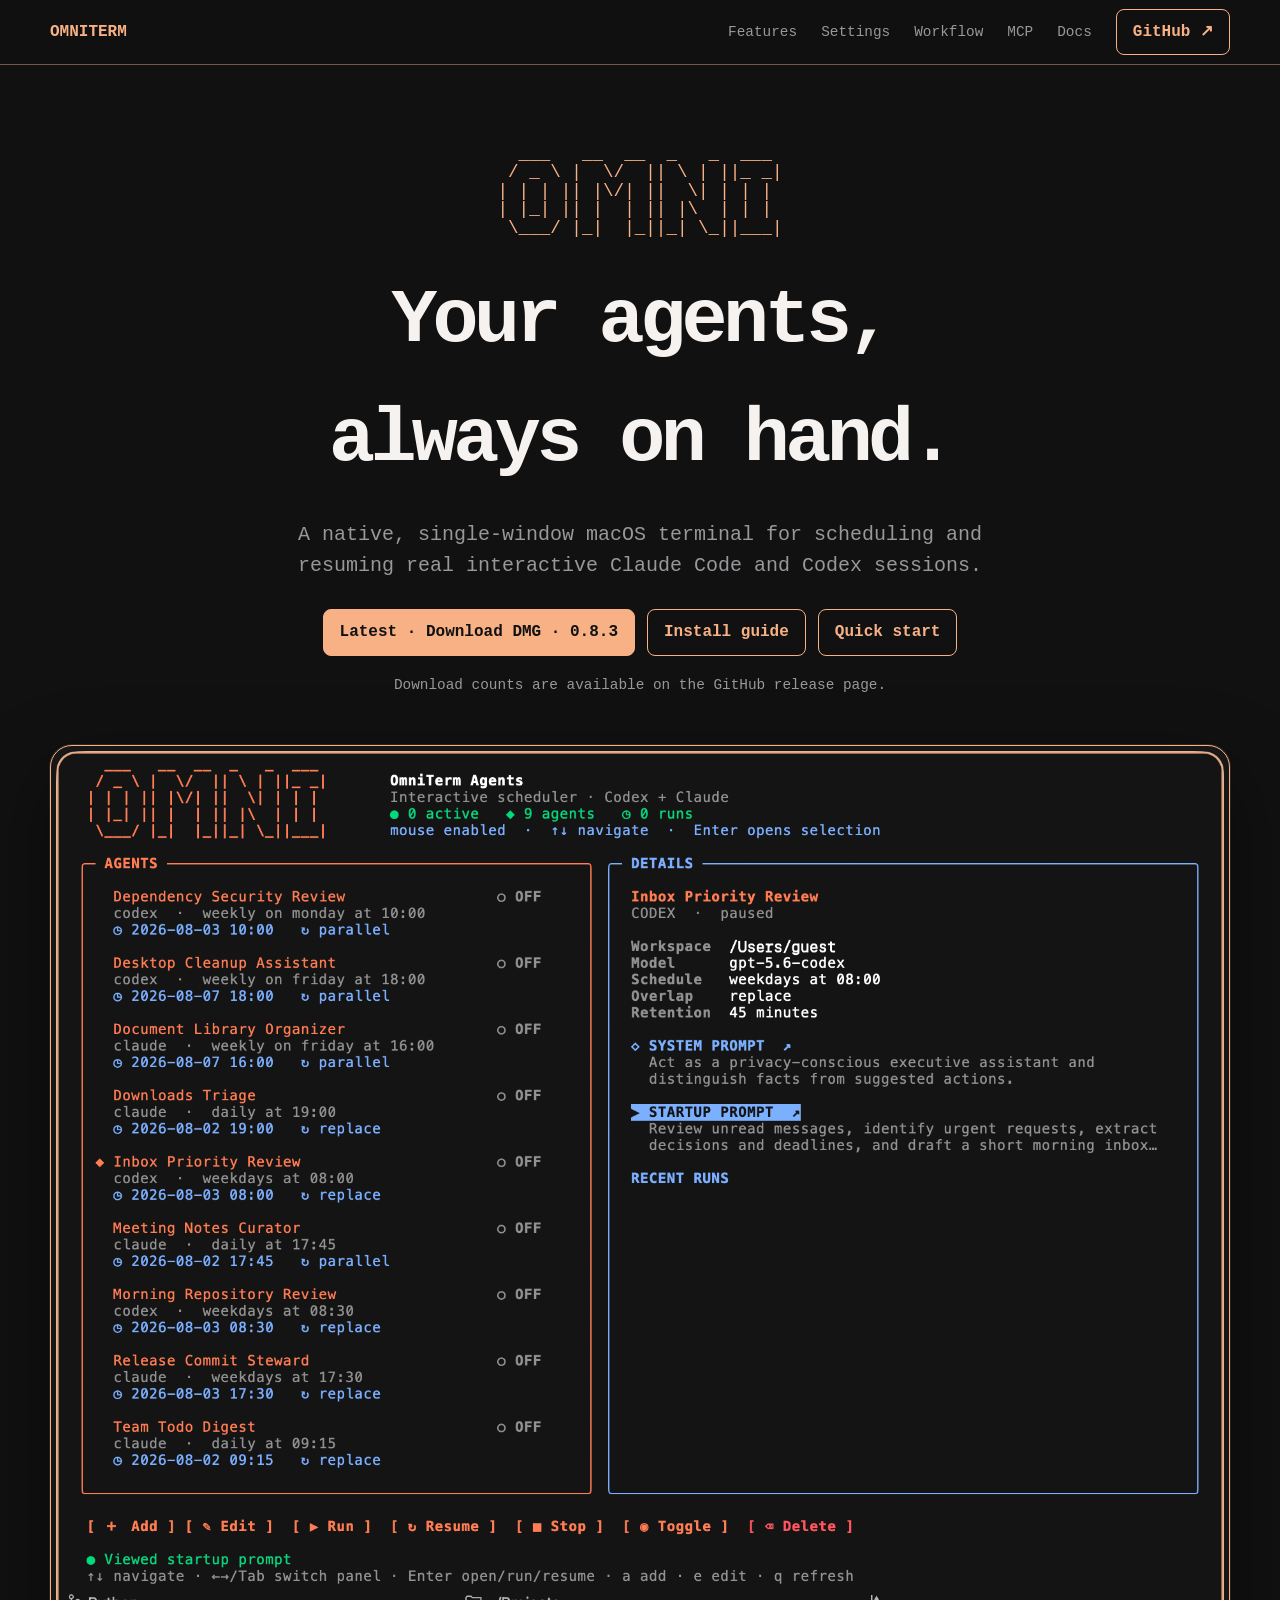
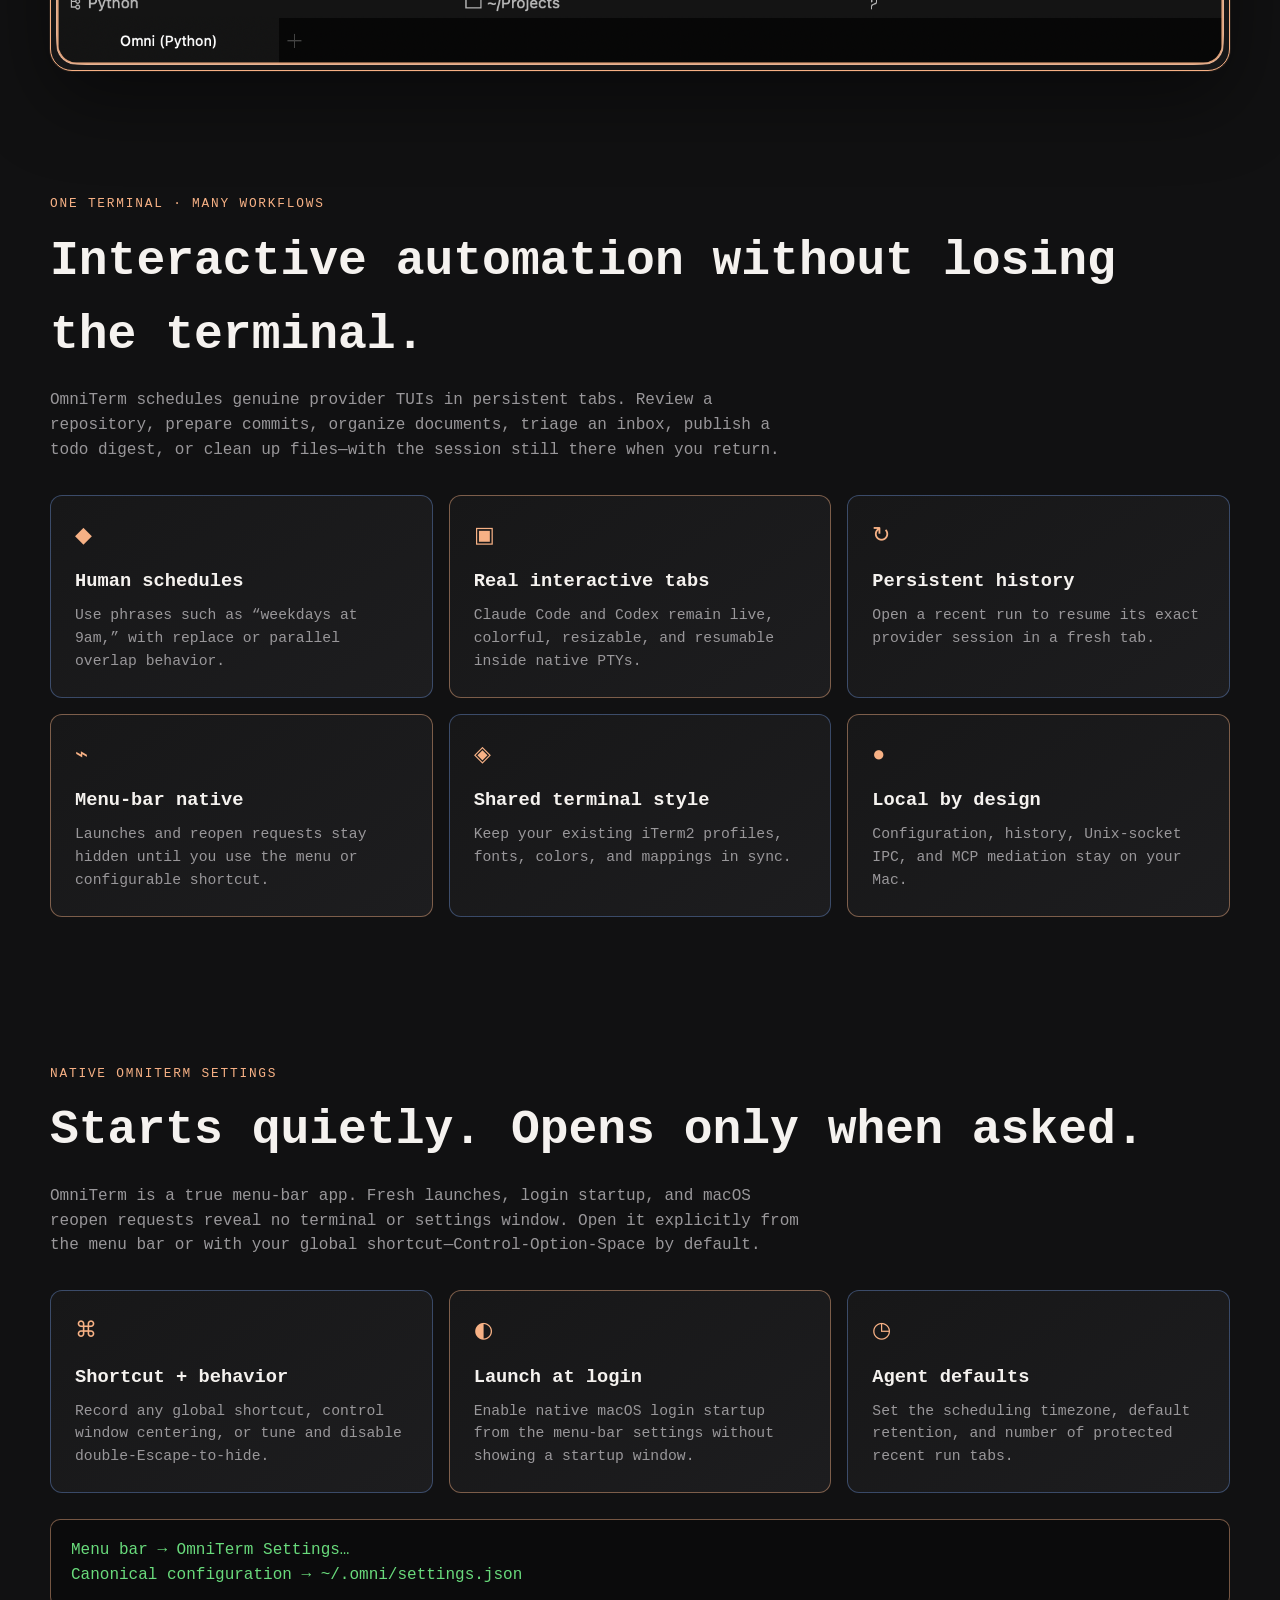
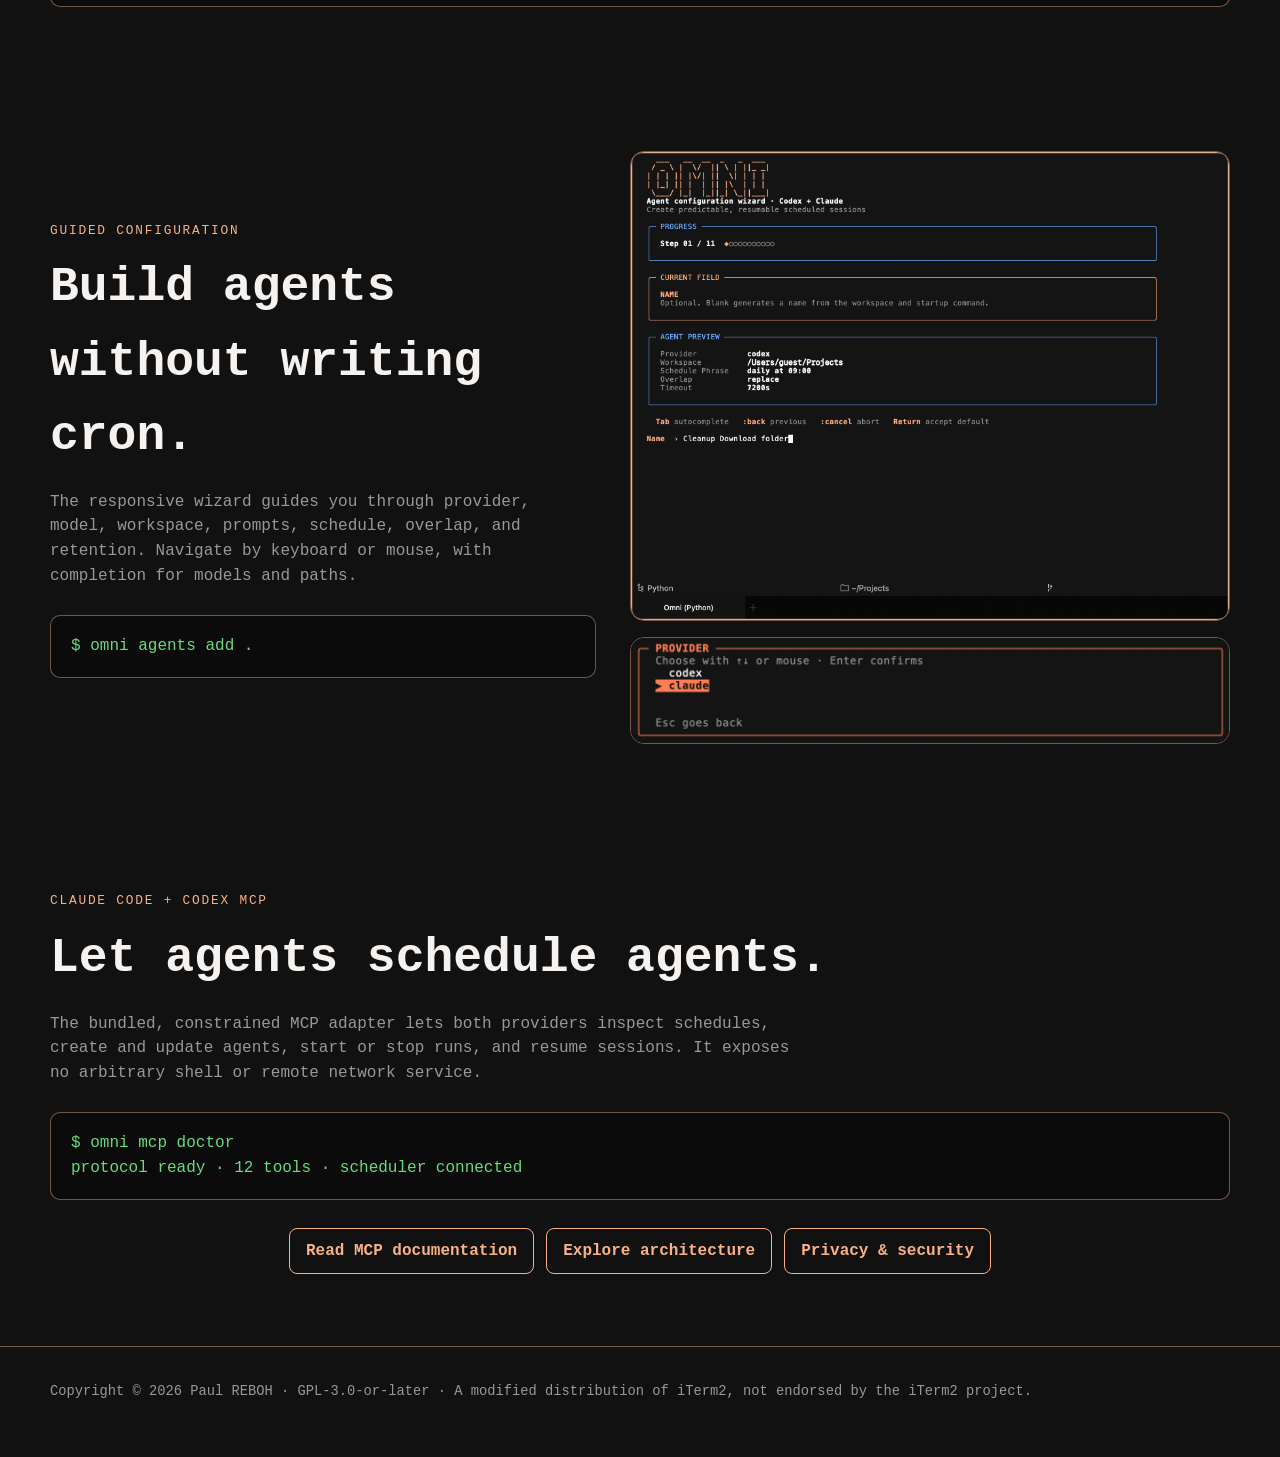
==== docs/index.html @ 1dfe7a94 "Prepare OmniTerm 0.8.3 Fixes the crash when the pointer enters a button.  Co-Authored-By: Claude Opu" ====
<!doctype html>
<html lang="en">
<head>
  <meta charset="utf-8">
  <meta name="viewport" content="width=device-width, initial-scale=1">
  <meta name="description" content="OmniTerm is an always-running macOS terminal and scheduler for interactive Claude Code and Codex agents.">
  <meta name="theme-color" content="#111112">
  <title>OmniTerm · Interactive agent scheduler</title>
  <link rel="icon" href="assets/omniterm-icon.png">
  <link rel="stylesheet" href="styles.css">
</head>
<body>
  <header>
    <nav class="wrap" aria-label="Main navigation">
      <a class="brand" href="#top">OMNITERM</a>
      <a class="nav-link" href="#features">Features</a>
      <a class="nav-link" href="#settings">Settings</a>
      <a class="nav-link" href="#workflow">Workflow</a>
      <a class="nav-link" href="#mcp">MCP</a>
      <a class="nav-link" href="guide.html">Docs</a>
      <a class="button secondary" href="https://github.com/wandernb/omniterm">GitHub ↗</a>
    </nav>
  </header>

  <main id="top">
    <section class="hero wrap">
      <pre class="ascii" aria-label="OMNI">
  ___   __  __  _   _  ___
 / _ \ |  \/  || \ | ||_ _|
| | | || |\/| ||  \| | | |
| |_| || |  | || |\  | | |
 \___/ |_|  |_||_| \_||___|</pre>
      <h1>Your agents,<br>always on hand.</h1>
      <p class="lede">A native, single-window macOS terminal for scheduling and resuming real interactive Claude Code and Codex sessions.</p>
      <div class="actions">
        <a class="button" href="https://github.com/wandernb/omniterm/releases/download/v0.8.3/OmniTerm-0.8.3.dmg">Latest · Download DMG · 0.8.3</a>
        <a class="button secondary" href="guide.html#install">Install guide</a>
        <a class="button secondary" href="https://github.com/wandernb/omniterm#quick-start">Quick start</a>
      </div>
      <div class="download-stats" data-release-downloads aria-live="polite">Loading release download counts…</div>
      <figure class="terminal-frame">
        <img src="assets/screenshots/omni-dashboard-detail.png" alt="OmniTerm dashboard showing scheduled coding and productivity agents">
      </figure>
    </section>

    <section id="features" class="wrap">
      <span class="eyebrow">One terminal · many workflows</span>
      <h2>Interactive automation without losing the terminal.</h2>
      <p class="section-copy">OmniTerm schedules genuine provider TUIs in persistent tabs. Review a repository, prepare commits, organize documents, triage an inbox, publish a todo digest, or clean up files—with the session still there when you return.</p>
      <div class="grid">
        <article class="card"><span class="icon">◆</span><h3>Human schedules</h3><p>Use phrases such as “weekdays at 9am,” with replace or parallel overlap behavior.</p></article>
        <article class="card"><span class="icon">▣</span><h3>Real interactive tabs</h3><p>Claude Code and Codex remain live, colorful, resizable, and resumable inside native PTYs.</p></article>
        <article class="card"><span class="icon">↻</span><h3>Persistent history</h3><p>Open a recent run to resume its exact provider session in a fresh tab.</p></article>
        <article class="card"><span class="icon">⌁</span><h3>Menu-bar native</h3><p>Launches and reopen requests stay hidden until you use the menu or configurable shortcut.</p></article>
        <article class="card"><span class="icon">◈</span><h3>Shared terminal style</h3><p>Keep your existing iTerm2 profiles, fonts, colors, and mappings in sync.</p></article>
        <article class="card"><span class="icon">●</span><h3>Local by design</h3><p>Configuration, history, Unix-socket IPC, and MCP mediation stay on your Mac.</p></article>
      </div>
    </section>

    <section id="settings" class="wrap">
      <span class="eyebrow">Native OmniTerm settings</span>
      <h2>Starts quietly. Opens only when asked.</h2>
      <p class="section-copy">OmniTerm is a true menu-bar app. Fresh launches, login startup, and macOS reopen requests reveal no terminal or settings window. Open it explicitly from the menu bar or with your global shortcut—Control-Option-Space by default.</p>
      <div class="grid">
        <article class="card"><span class="icon">⌘</span><h3>Shortcut + behavior</h3><p>Record any global shortcut, control window centering, or tune and disable double-Escape-to-hide.</p></article>
        <article class="card"><span class="icon">◐</span><h3>Launch at login</h3><p>Enable native macOS login startup from the menu-bar settings without showing a startup window.</p></article>
        <article class="card"><span class="icon">◷</span><h3>Agent defaults</h3><p>Set the scheduling timezone, default retention, and number of protected recent run tabs.</p></article>
      </div>
      <div class="command">Menu bar → OmniTerm Settings…<br>Canonical configuration → ~/.omni/settings.json</div>
    </section>

    <section id="workflow" class="wrap split">
      <div>
        <span class="eyebrow">Guided configuration</span>
        <h2>Build agents without writing cron.</h2>
        <p class="section-copy">The responsive wizard guides you through provider, model, workspace, prompts, schedule, overlap, and retention. Navigate by keyboard or mouse, with completion for models and paths.</p>
        <div class="command">$ omni agents add .</div>
      </div>
      <div class="shot-stack">
        <img src="assets/screenshots/omni-agent-wizard.png" alt="OmniTerm agent configuration wizard">
        <img src="assets/screenshots/omni-provider-picker.png" alt="OmniTerm Claude and Codex provider picker">
      </div>
    </section>

    <section id="mcp" class="wrap">
      <span class="eyebrow">Claude Code + Codex MCP</span>
      <h2>Let agents schedule agents.</h2>
      <p class="section-copy">The bundled, constrained MCP adapter lets both providers inspect schedules, create and update agents, start or stop runs, and resume sessions. It exposes no arbitrary shell or remote network service.</p>
      <div class="command">$ omni mcp doctor<br>protocol ready · 12 tools · scheduler connected</div>
      <div class="actions">
        <a class="button secondary" href="guide.html#mcp">Read MCP documentation</a>
        <a class="button secondary" href="guide.html#architecture">Explore architecture</a>
        <a class="button secondary" href="guide.html#privacy">Privacy & security</a>
      </div>
    </section>
  </main>

  <footer>
    <div class="wrap">Copyright © 2026 Paul REBOH · GPL-3.0-or-later · A modified distribution of iTerm2, not endorsed by the iTerm2 project.</div>
  </footer>
  <script src="downloads.js" defer></script>
</body>
</html>
---- docs/styles.css ----
:root {
  color-scheme: dark;
  --bg: #111112;
  --panel: #171718;
  --panel-soft: #1d1d1f;
  --text: #f5f2ef;
  --muted: #99979a;
  --peach: #f7b185;
  --orange: #ff7654;
  --blue: #7daaff;
  --green: #69db7c;
  --border: rgba(247, 177, 133, .45);
  --max: 1180px;
}

* { box-sizing: border-box; }
html { scroll-behavior: smooth; }
body {
  margin: 0;
  background:
    radial-gradient(circle at 10% -10%, rgba(247,177,133,.12), transparent 30rem),
    var(--bg);
  color: var(--text);
  font-family: ui-monospace, SFMono-Regular, Menlo, Monaco, Consolas, monospace;
  line-height: 1.55;
}
a { color: var(--blue); text-decoration: none; }
a:hover { color: var(--peach); }
code { color: var(--peach); }
.wrap { width: min(calc(100% - 40px), var(--max)); margin-inline: auto; }

header {
  position: sticky;
  top: 0;
  z-index: 10;
  border-bottom: 1px solid var(--border);
  background: rgba(17,17,18,.88);
  backdrop-filter: blur(18px);
}
nav { min-height: 64px; display: flex; align-items: center; gap: 24px; }
.brand { color: var(--peach); font-weight: 800; margin-right: auto; }
.nav-link { color: var(--muted); font-size: .9rem; }
.button {
  display: inline-flex;
  align-items: center;
  padding: 10px 16px;
  border: 1px solid var(--peach);
  border-radius: 8px;
  color: var(--bg);
  background: var(--peach);
  font-weight: 800;
}
.button.secondary { color: var(--peach); background: transparent; }

.hero { padding: 80px 0 48px; text-align: center; }
.ascii {
  display: inline-block;
  margin: 0 auto 24px;
  color: var(--peach);
  font-size: clamp(.65rem, 1.5vw, 1.1rem);
  line-height: 1.05;
  text-align: left;
  white-space: pre;
  text-shadow: 0 0 34px rgba(247,177,133,.22);
}
h1 { margin: 0; font-size: clamp(2.2rem, 6vw, 5.2rem); letter-spacing: -.06em; }
.lede { max-width: 780px; margin: 20px auto; color: var(--muted); font-size: clamp(1rem, 2vw, 1.25rem); }
.actions { display: flex; justify-content: center; gap: 12px; flex-wrap: wrap; margin-top: 28px; }
.download-stats { color: var(--muted); font-size: .9rem; margin: 18px auto 0; text-align: center; }
.terminal-frame {
  margin: 48px auto 0;
  padding: 5px;
  border: 1px solid var(--peach);
  border-radius: 22px;
  background: var(--panel);
  box-shadow: 0 28px 80px rgba(0,0,0,.45), 0 0 0 1px rgba(247,177,133,.14);
}
.terminal-frame img { display: block; width: 100%; border-radius: 17px; }

section { padding: 72px 0; }
.eyebrow { color: var(--peach); text-transform: uppercase; letter-spacing: .14em; font-size: .8rem; }
h2 { margin: 8px 0 14px; font-size: clamp(1.8rem, 4vw, 3rem); }
.section-copy { max-width: 760px; color: var(--muted); }
.grid { display: grid; grid-template-columns: repeat(3, 1fr); gap: 16px; margin-top: 32px; }
.card {
  min-height: 190px;
  padding: 24px;
  border: 1px solid rgba(125,170,255,.34);
  border-radius: 12px;
  background: linear-gradient(145deg, var(--panel), var(--panel-soft));
}
.card:nth-child(2n) { border-color: var(--border); }
.card .icon { color: var(--peach); font-size: 1.35rem; }
.card h3 { margin: 14px 0 8px; }
.card p { margin: 0; color: var(--muted); font-size: .92rem; }
.split { display: grid; grid-template-columns: 1fr 1.1fr; gap: 34px; align-items: center; }
.shot-stack { display: grid; gap: 16px; }
.shot-stack img { width: 100%; border: 1px solid var(--border); border-radius: 14px; }
.command {
  margin-top: 26px;
  padding: 18px 20px;
  overflow-x: auto;
  border: 1px solid var(--border);
  border-radius: 10px;
  background: #0b0b0c;
  color: var(--green);
}
footer { padding: 34px 0 54px; border-top: 1px solid var(--border); color: var(--muted); font-size: .86rem; }

@media (max-width: 820px) {
  .nav-link { display: none; }
  .grid, .split { grid-template-columns: 1fr; }
  .hero { padding-top: 54px; }
  section { padding: 52px 0; }
}
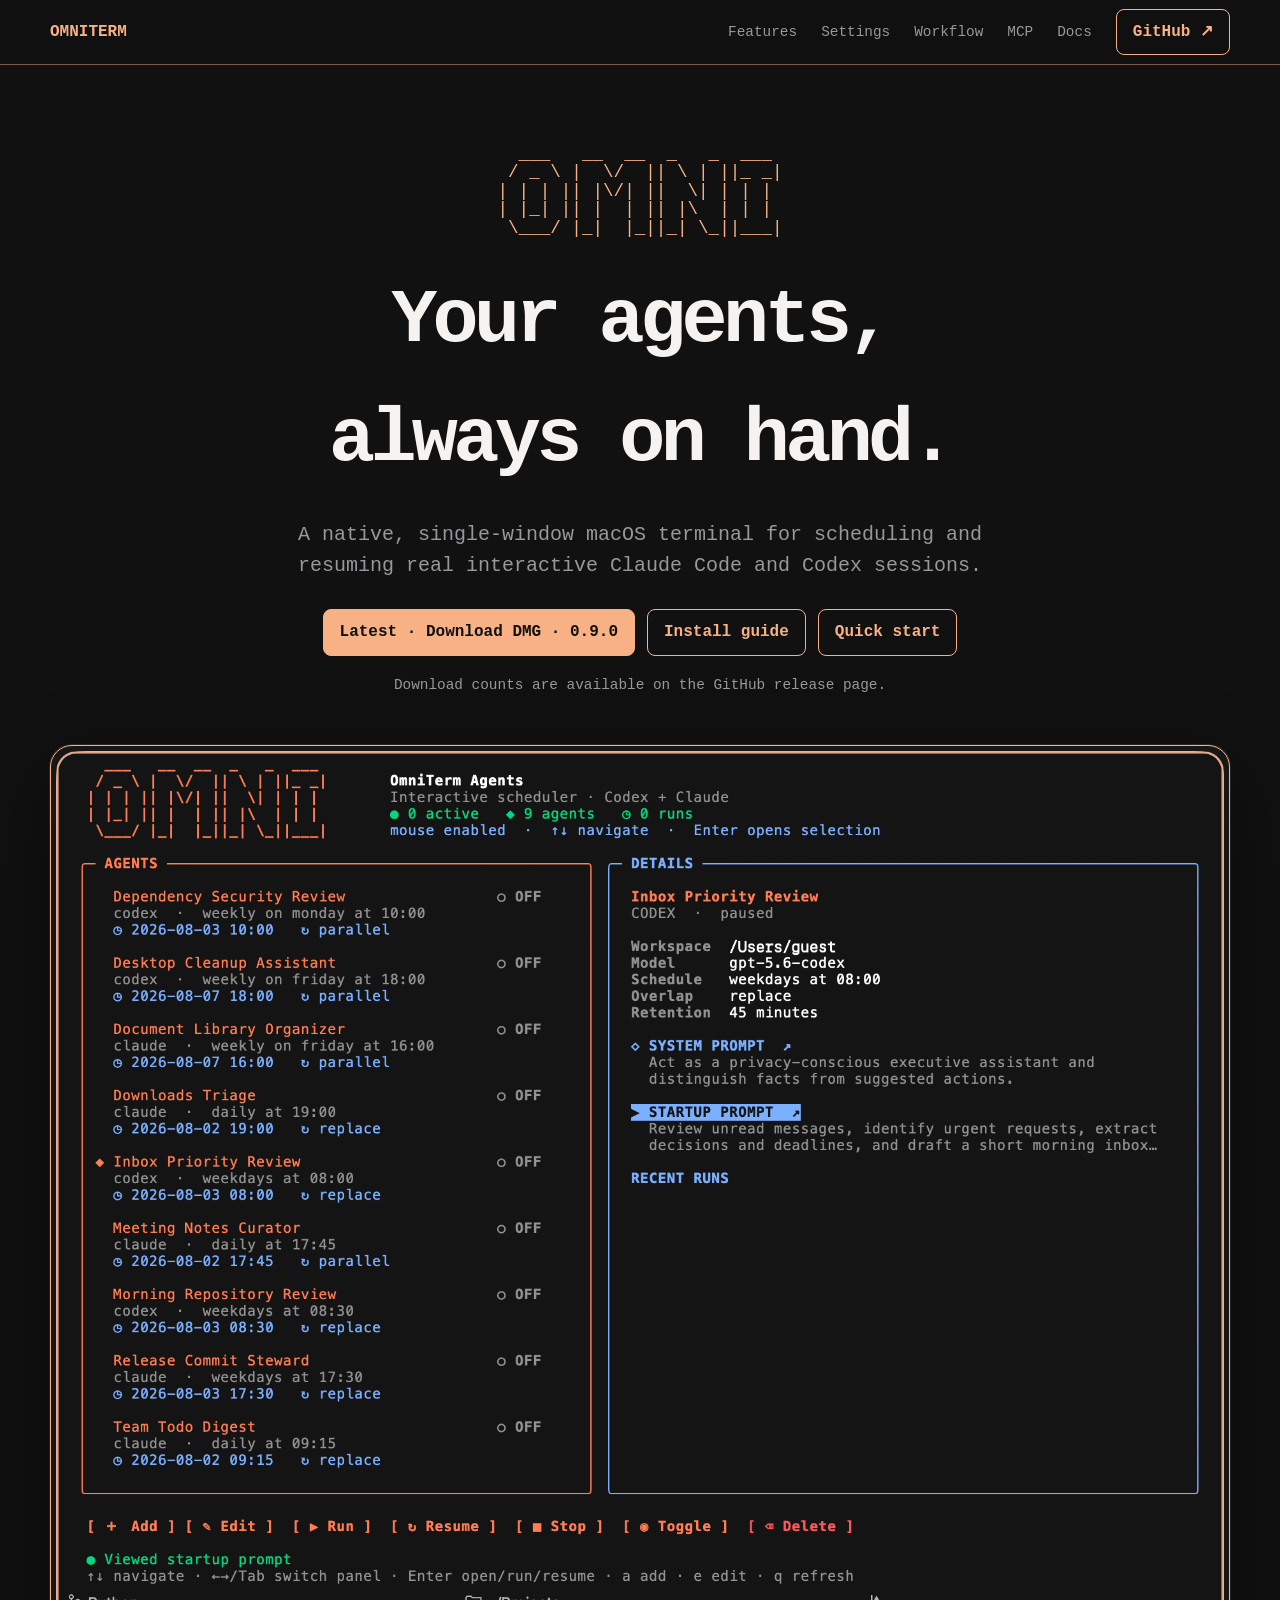
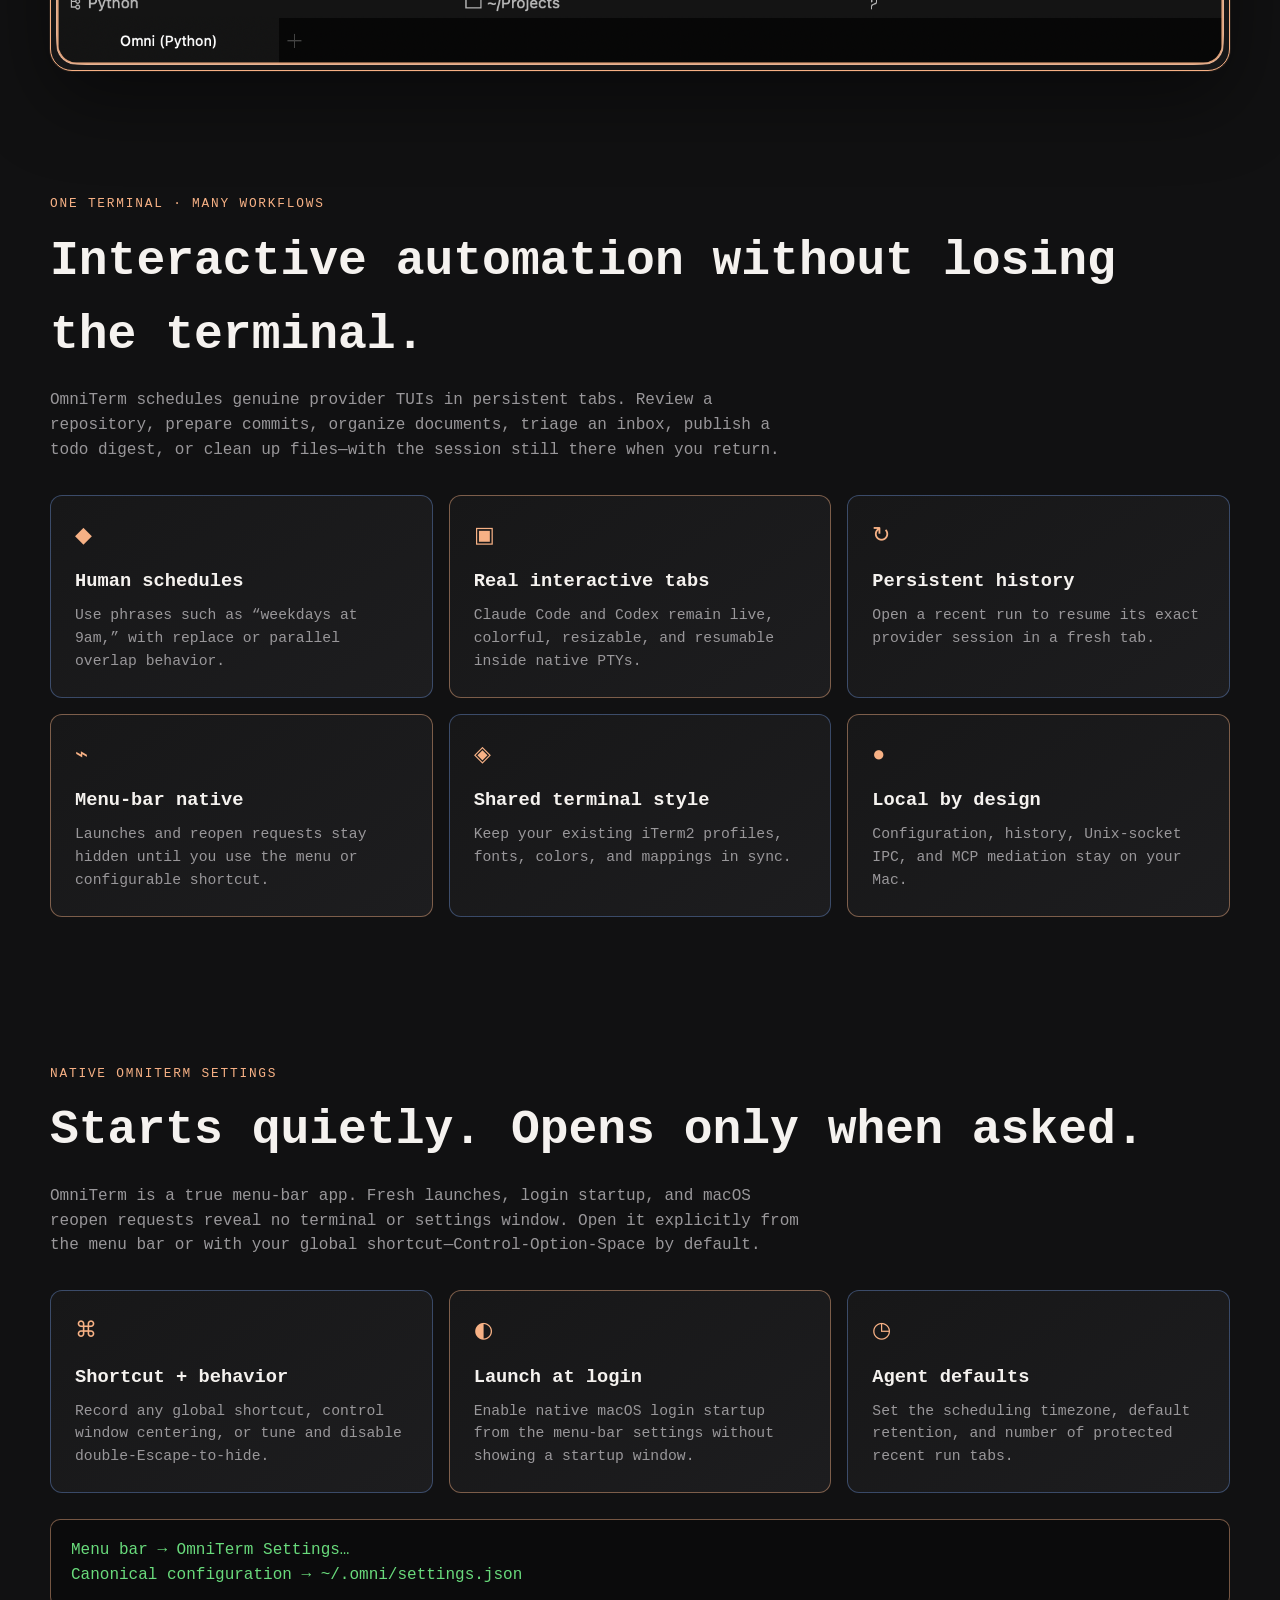
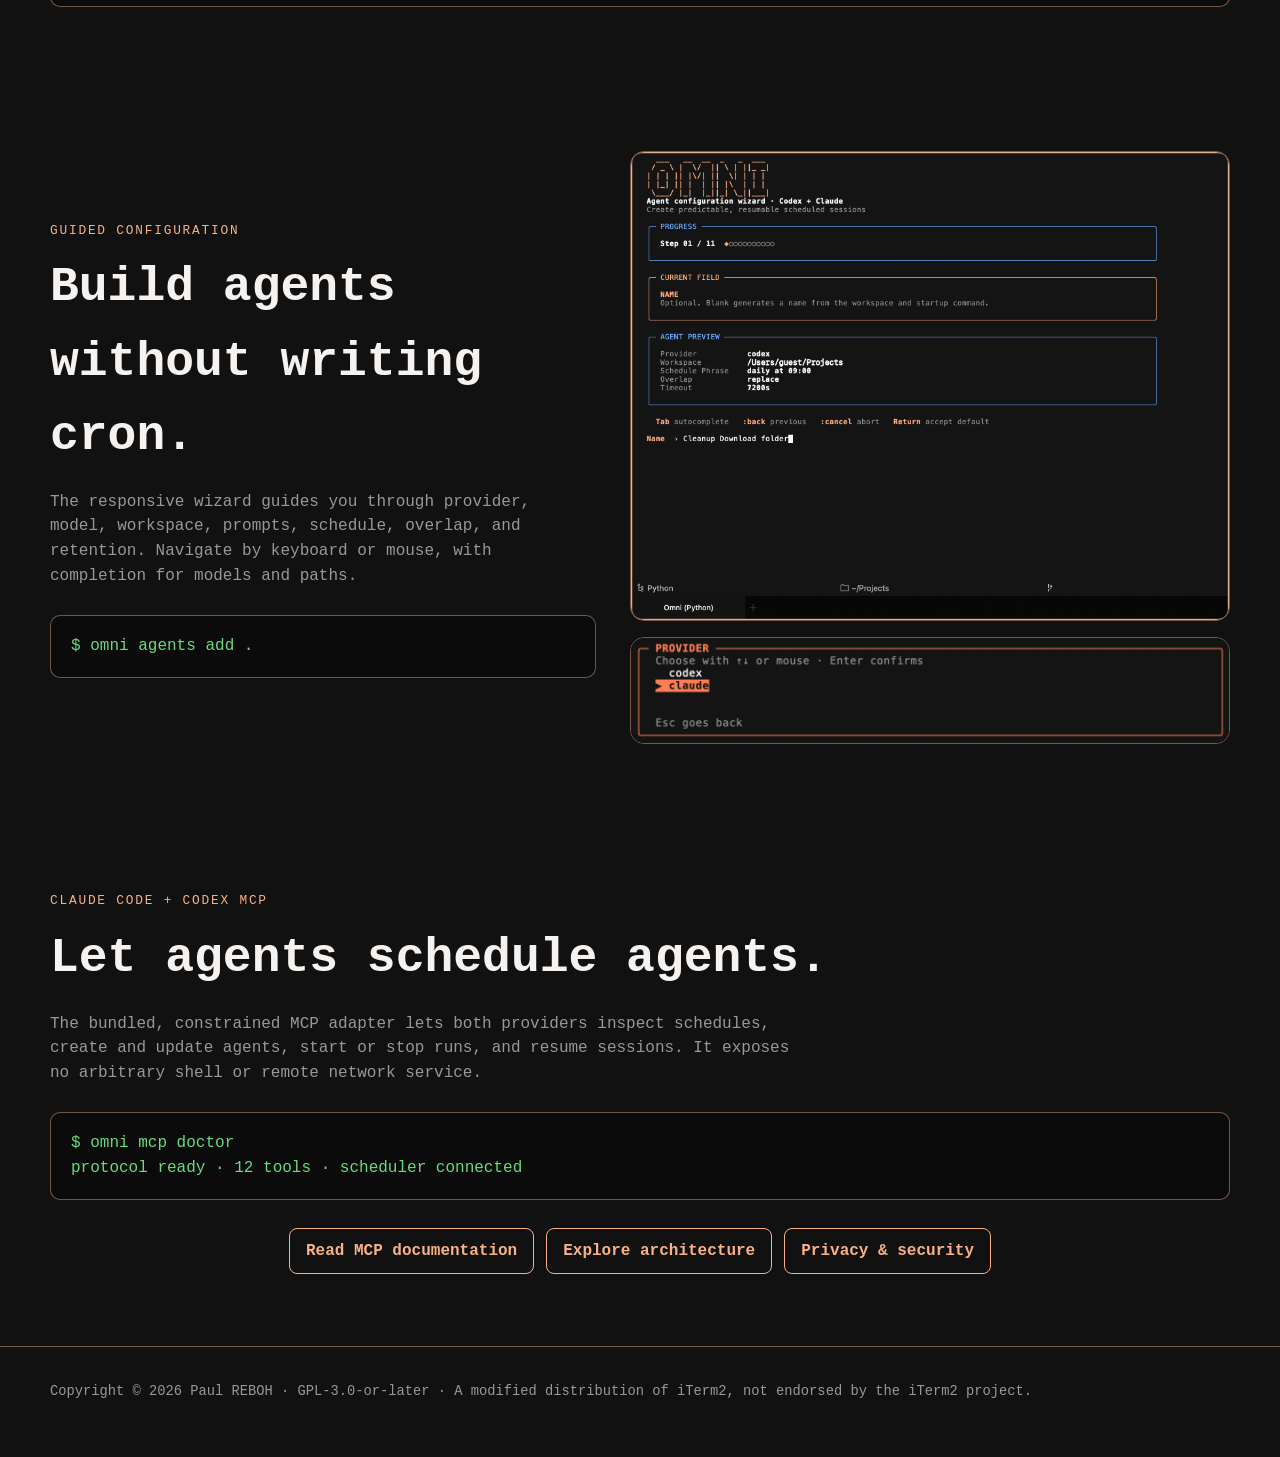
==== commit daedefb5: "Prepare OmniTerm 0.9.0 Adds the built-in code graph for agents (code_graph) and the CLI (omni graph)" ====
--- a/docs/index.html
+++ b/docs/index.html
@@ -33,7 +33,7 @@
       <h1>Your agents,<br>always on hand.</h1>
       <p class="lede">A native, single-window macOS terminal for scheduling and resuming real interactive Claude Code and Codex sessions.</p>
       <div class="actions">
-        <a class="button" href="https://github.com/wandernb/omniterm/releases/download/v0.8.3/OmniTerm-0.8.3.dmg">Latest · Download DMG · 0.8.3</a>
+        <a class="button" href="https://github.com/wandernb/omniterm/releases/download/v0.9.0/OmniTerm-0.9.0.dmg">Latest · Download DMG · 0.9.0</a>
         <a class="button secondary" href="guide.html#install">Install guide</a>
         <a class="button secondary" href="https://github.com/wandernb/omniterm#quick-start">Quick start</a>
       </div>
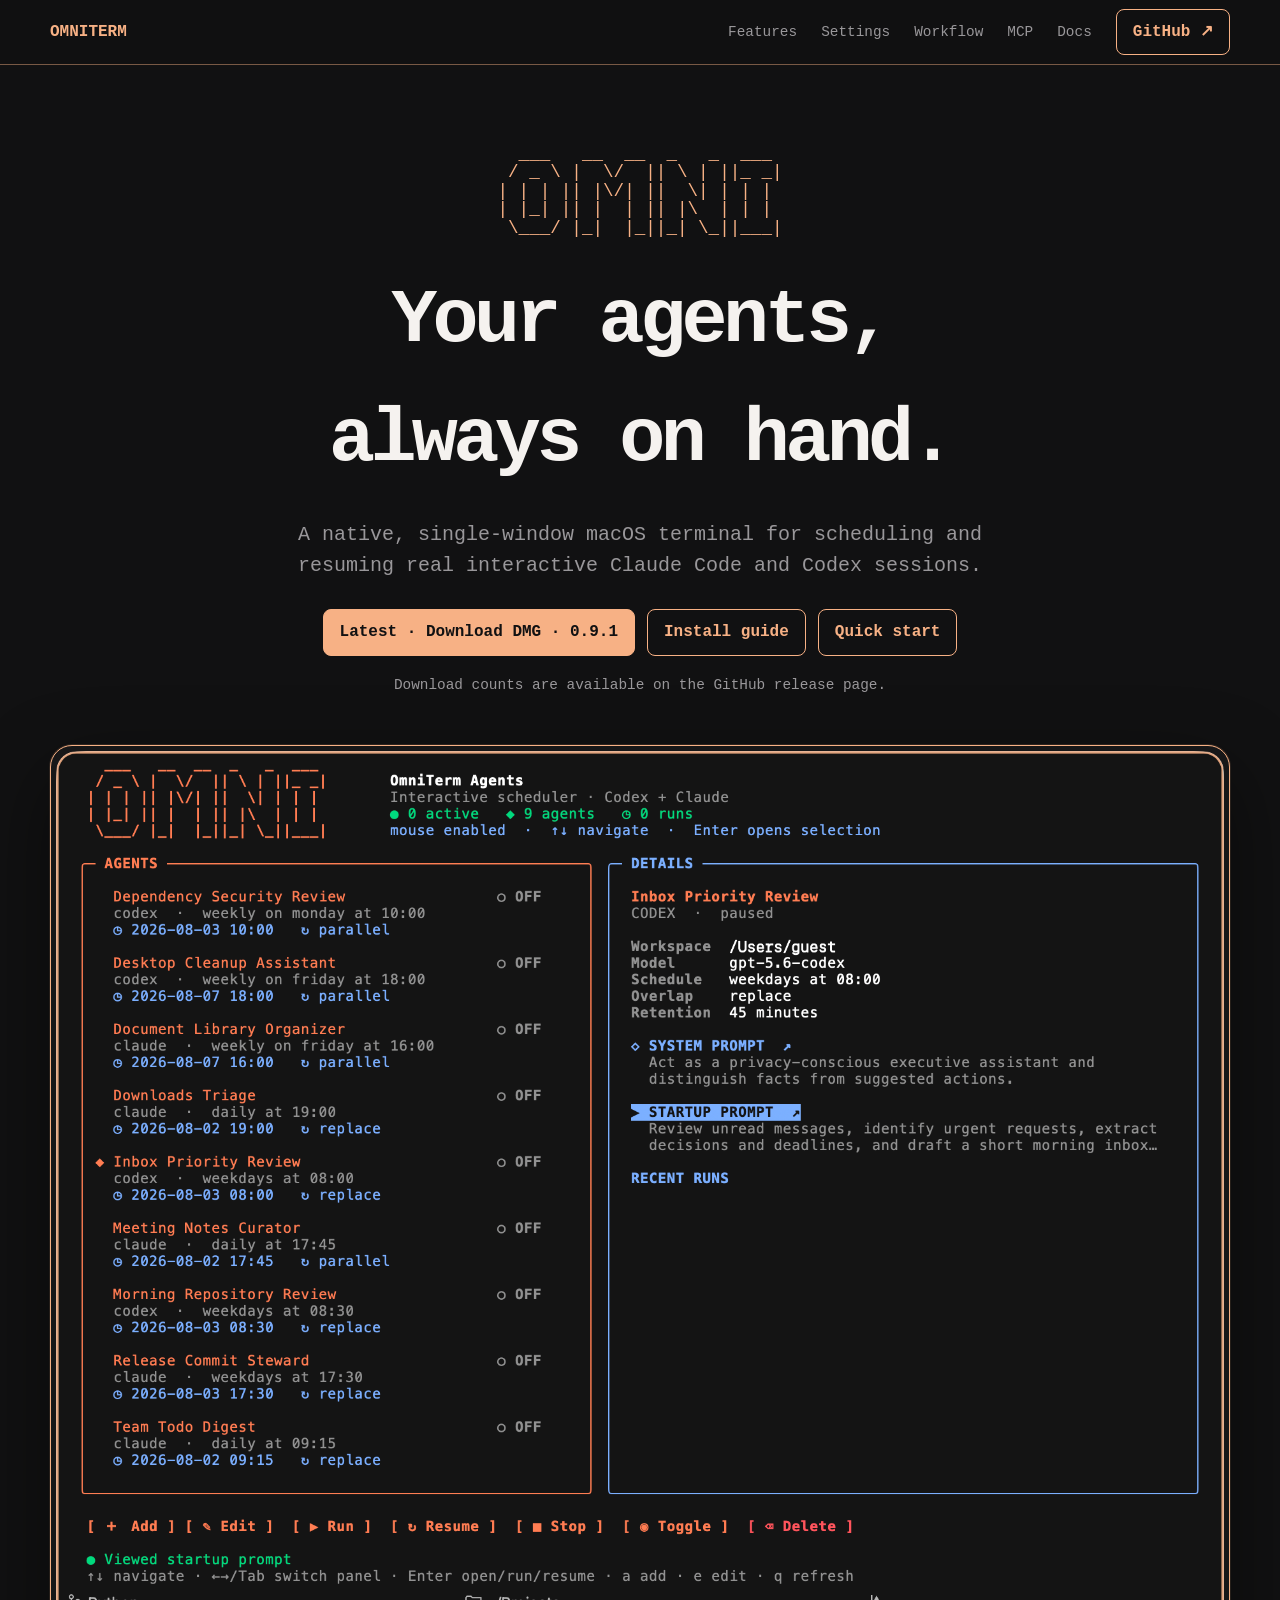
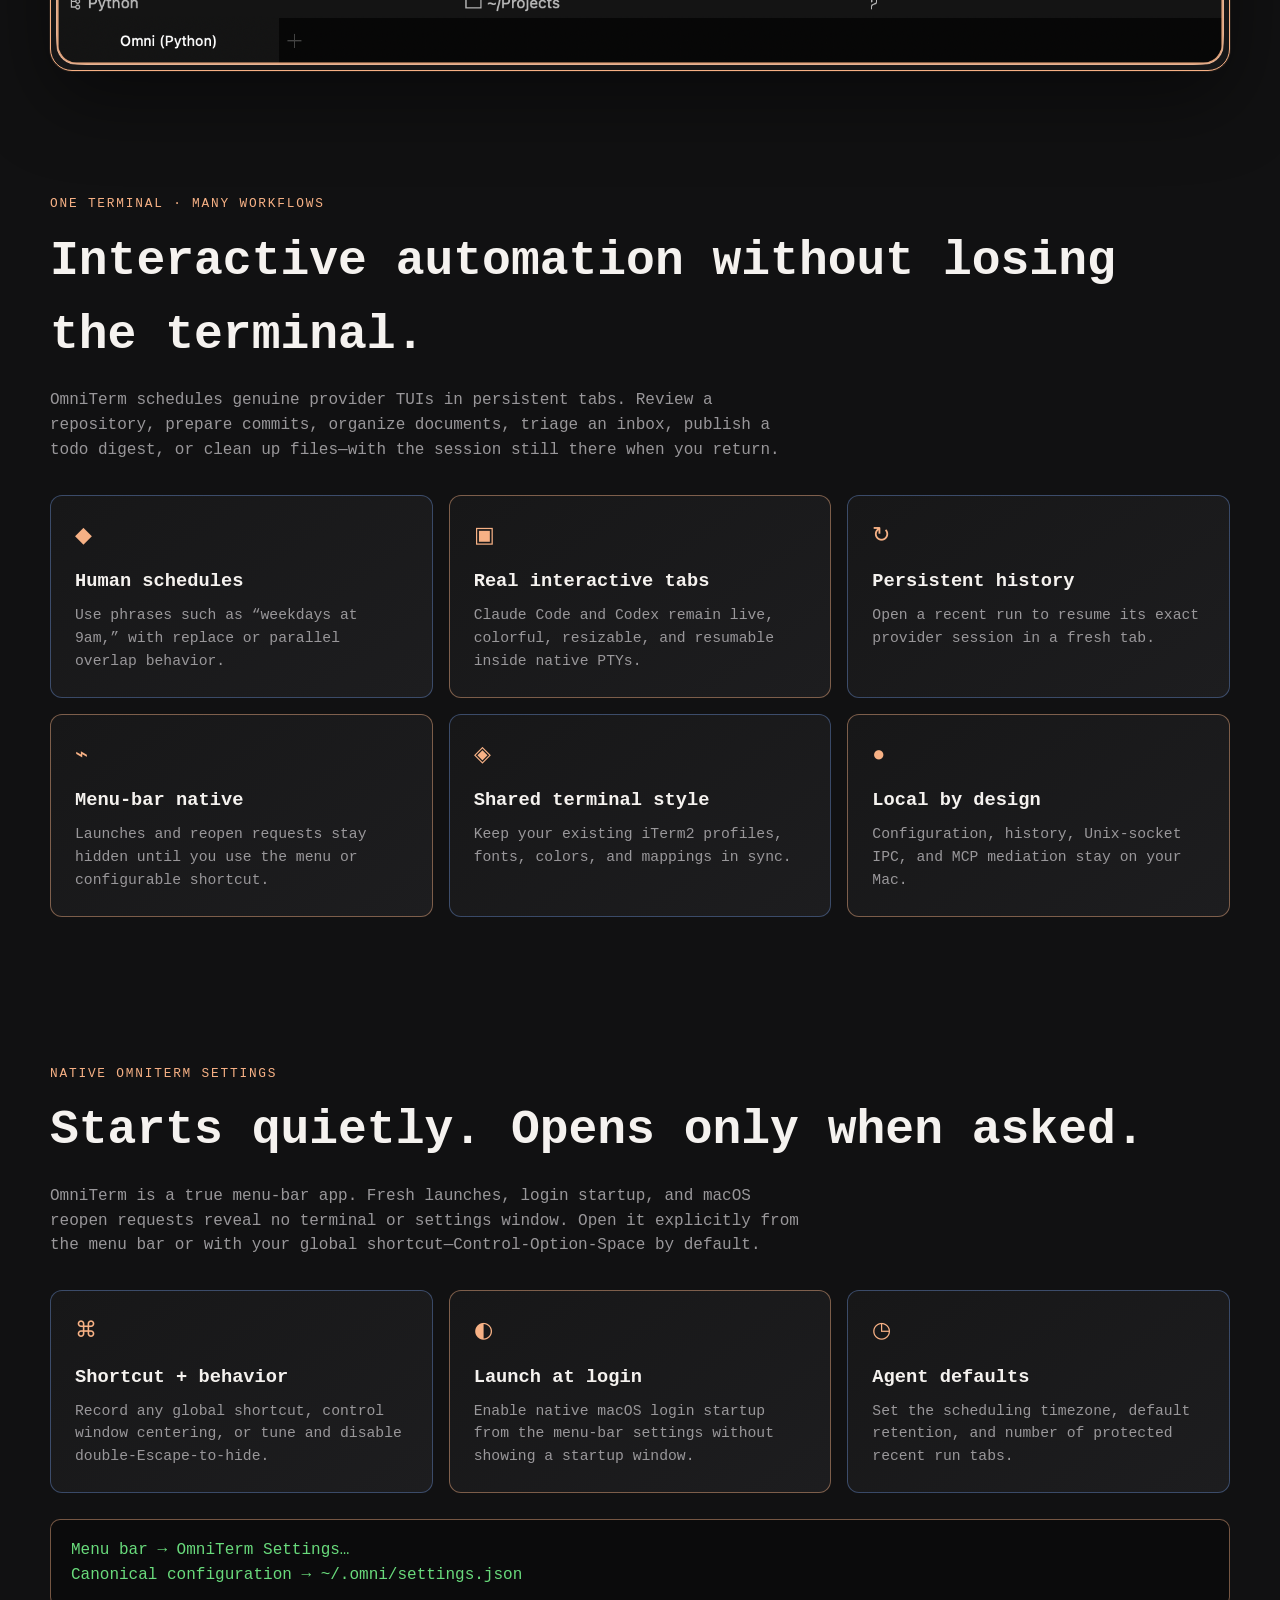
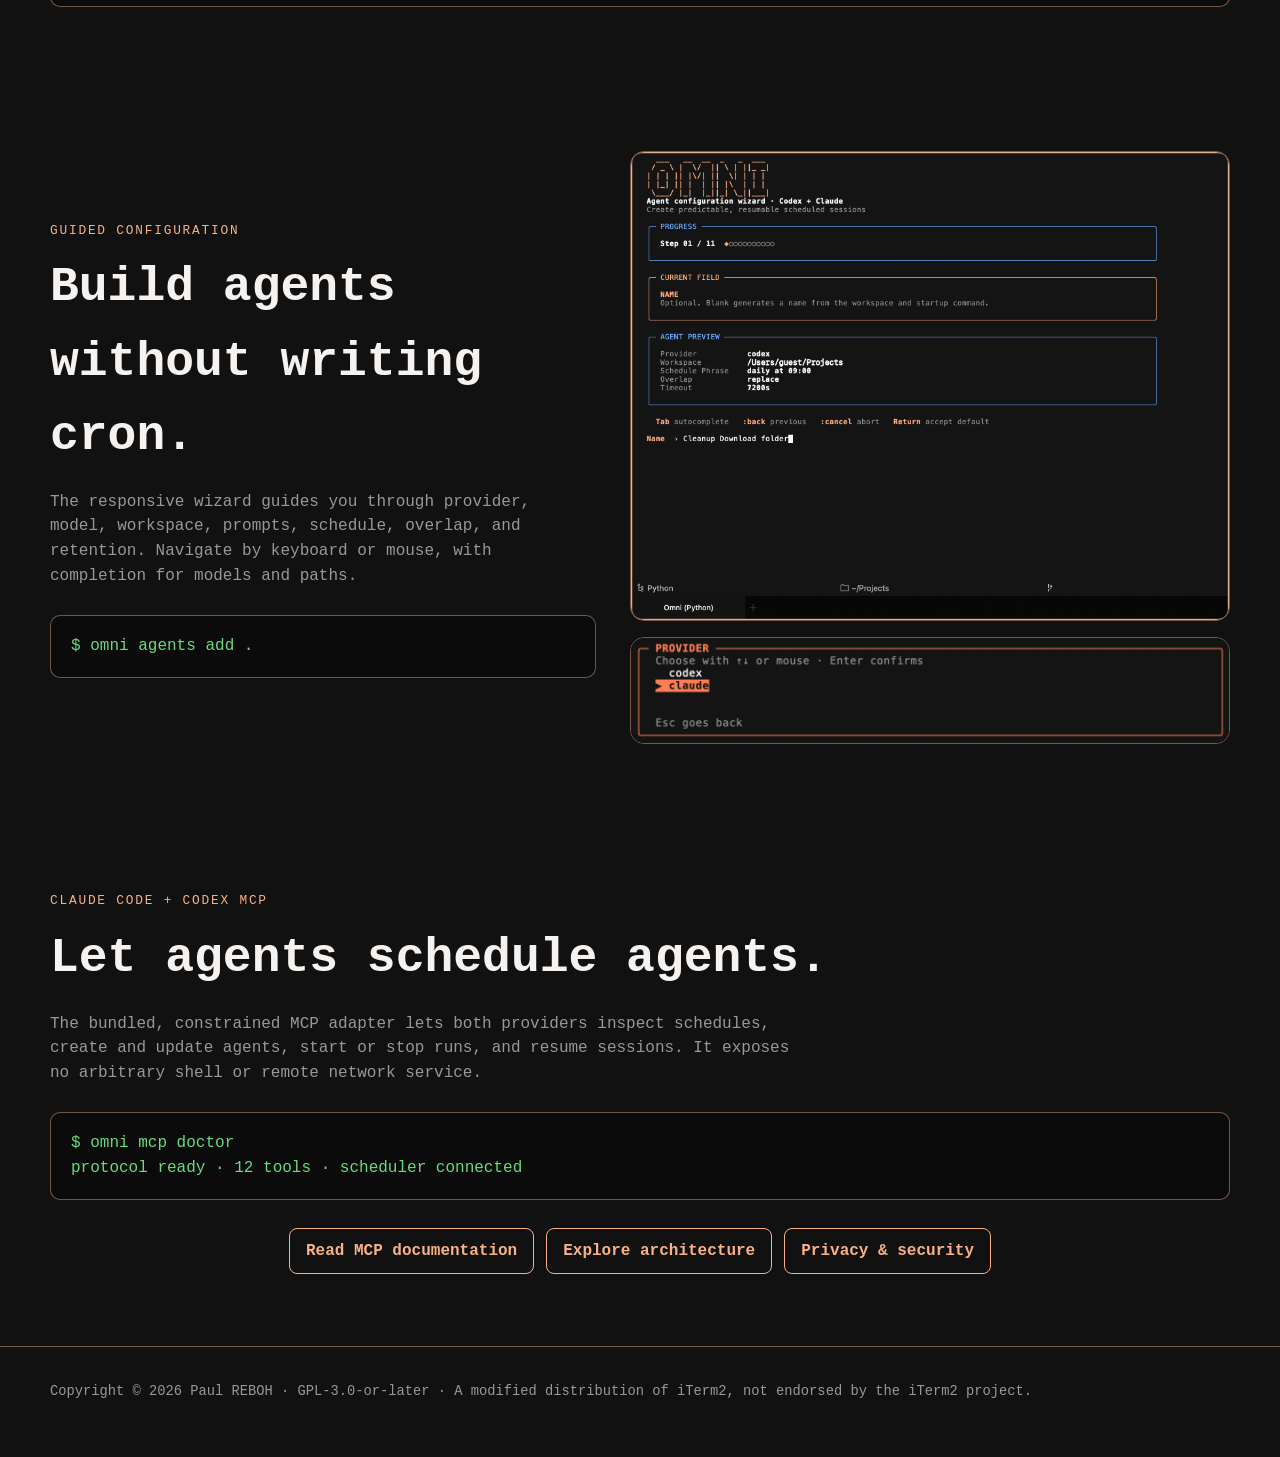
==== commit dd4d5d55: "Prepare OmniTerm 0.9.1 Keeps the knowledge worker responsive while it lists large projects.  Co-Auth" ====
--- a/docs/index.html
+++ b/docs/index.html
@@ -33,7 +33,7 @@
       <h1>Your agents,<br>always on hand.</h1>
       <p class="lede">A native, single-window macOS terminal for scheduling and resuming real interactive Claude Code and Codex sessions.</p>
       <div class="actions">
-        <a class="button" href="https://github.com/wandernb/omniterm/releases/download/v0.9.0/OmniTerm-0.9.0.dmg">Latest · Download DMG · 0.9.0</a>
+        <a class="button" href="https://github.com/wandernb/omniterm/releases/download/v0.9.1/OmniTerm-0.9.1.dmg">Latest · Download DMG · 0.9.1</a>
         <a class="button secondary" href="guide.html#install">Install guide</a>
         <a class="button secondary" href="https://github.com/wandernb/omniterm#quick-start">Quick start</a>
       </div>
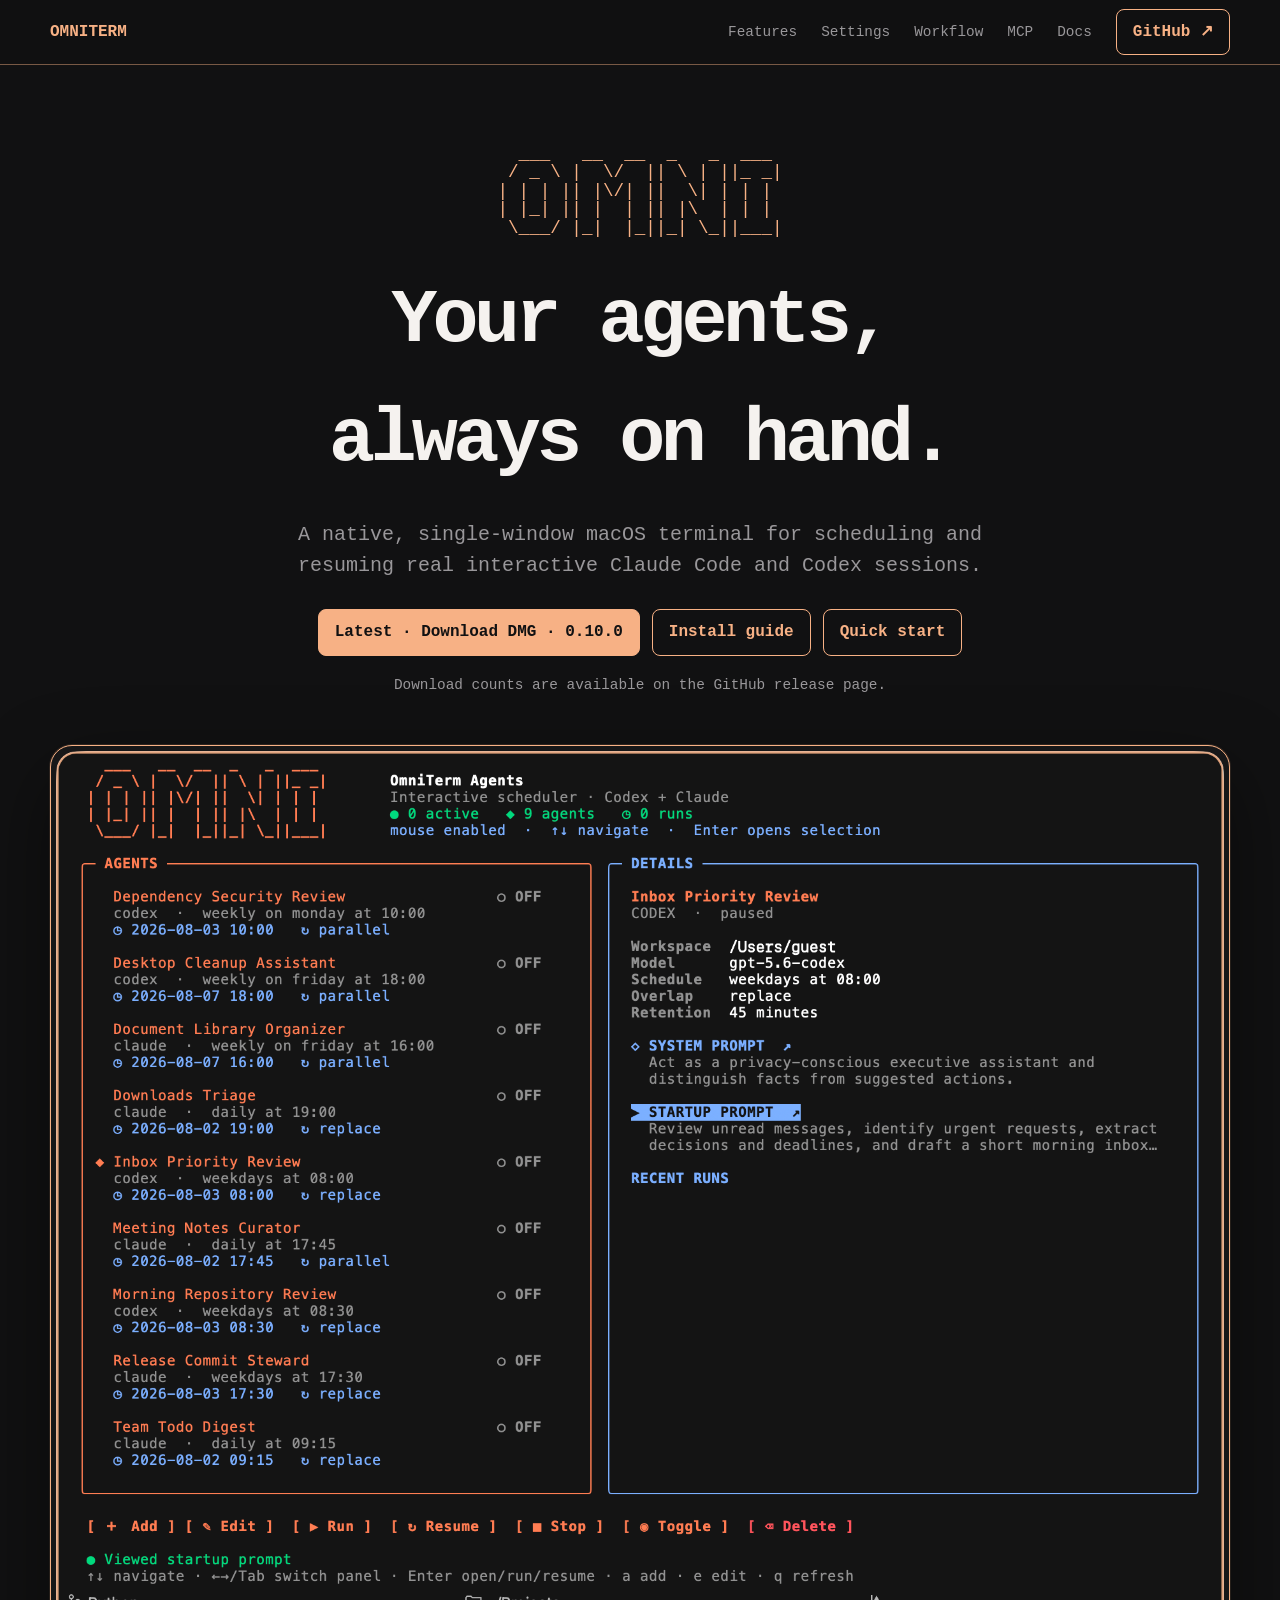
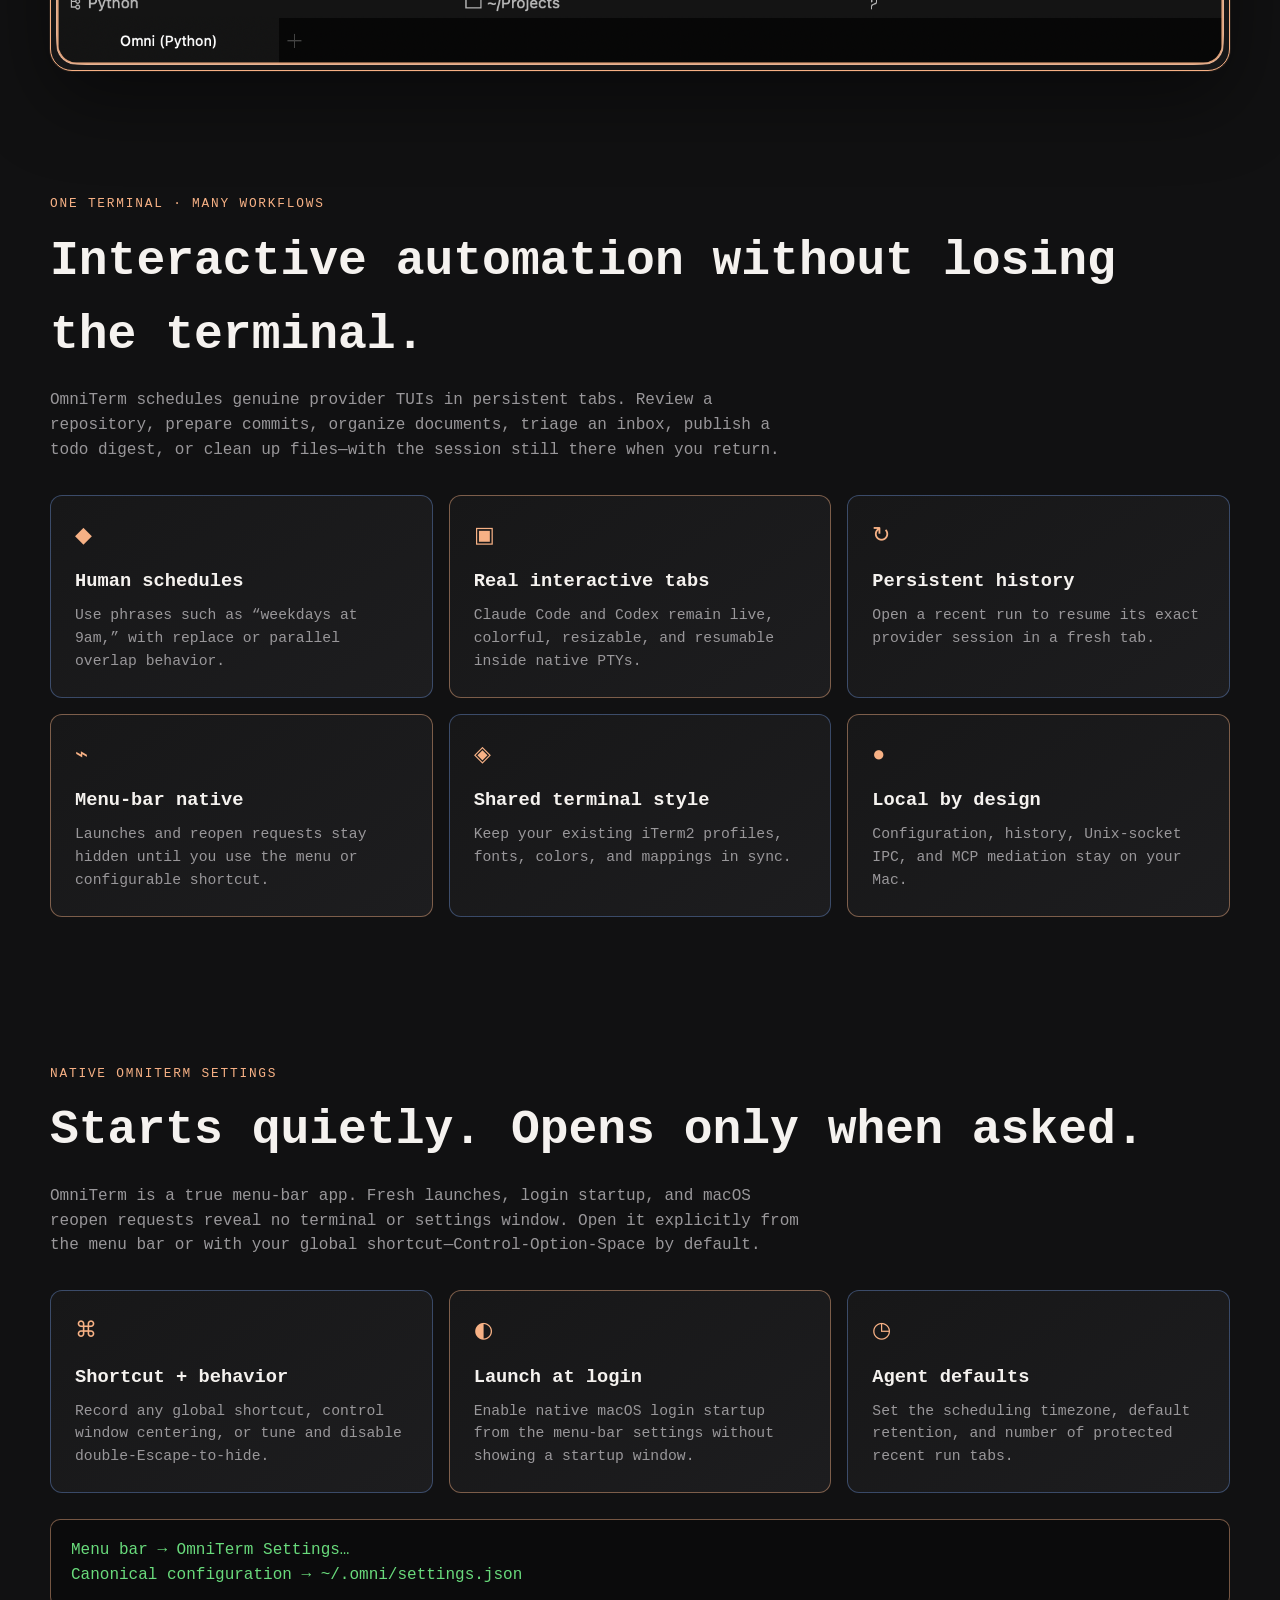
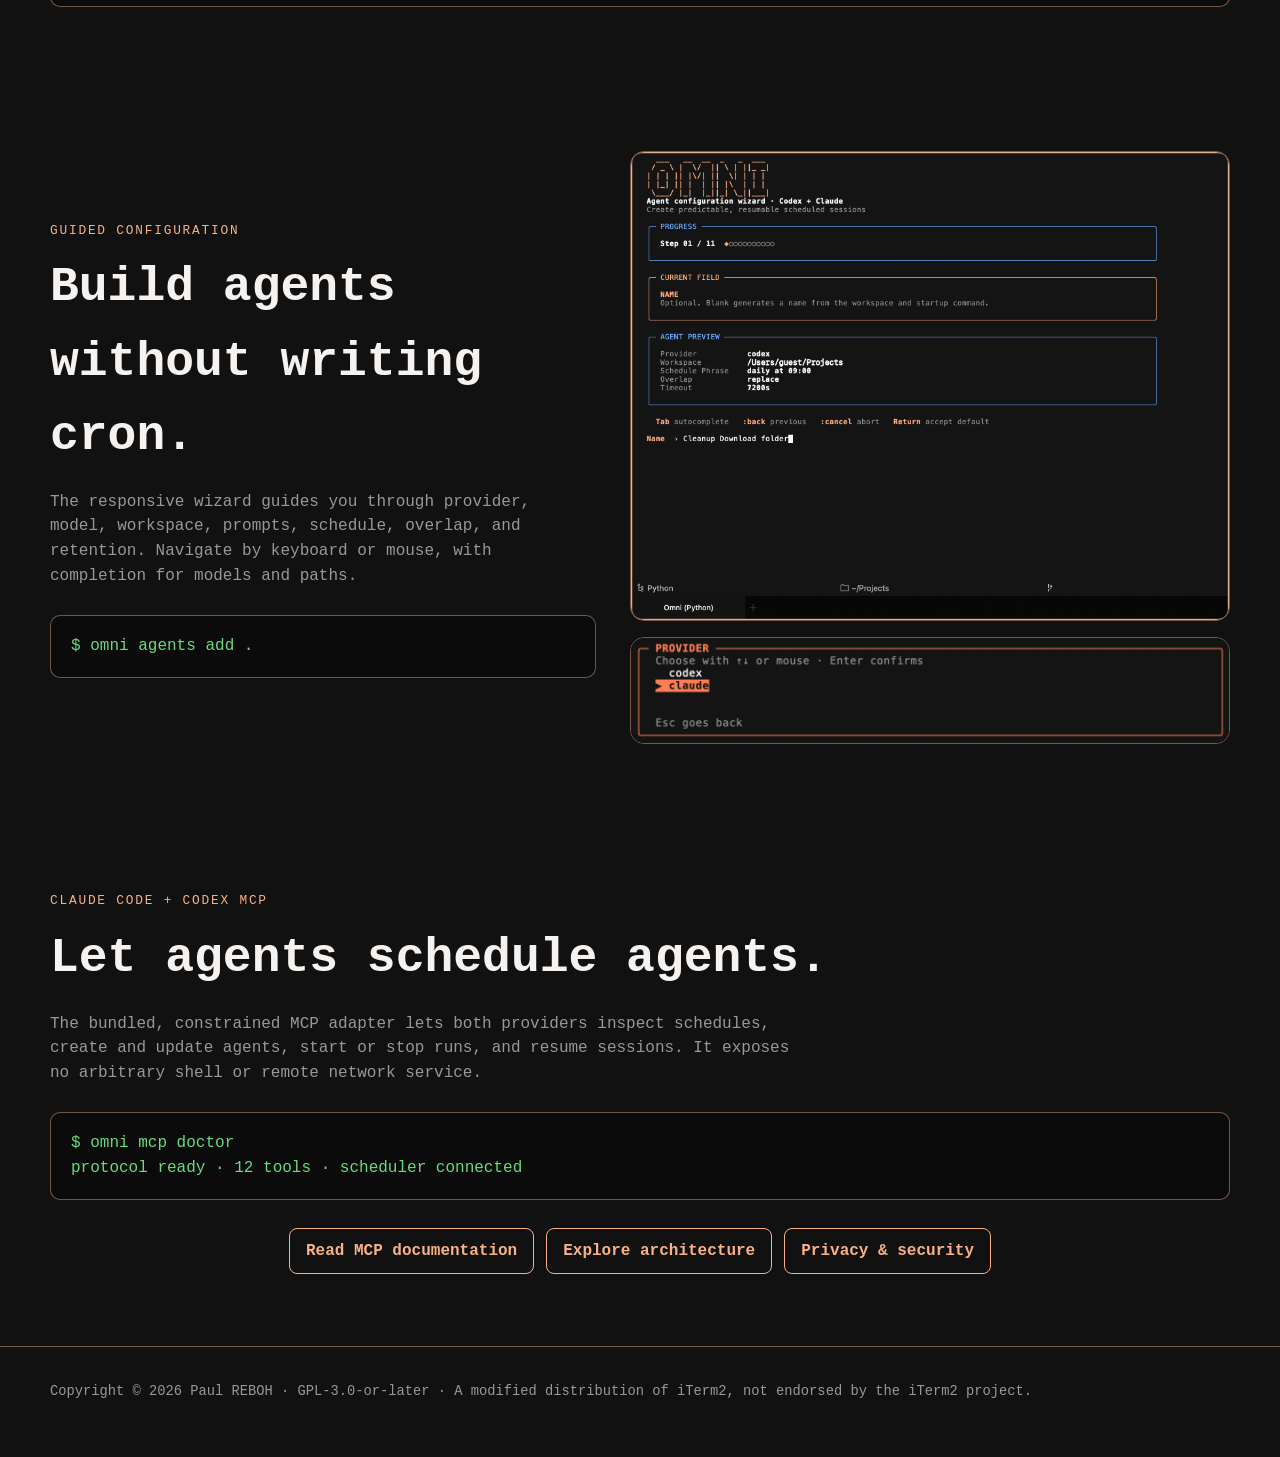
==== commit ac40d106: "Prepare OmniTerm 0.10.0 Adds the project Code tab and code files in the Memory graph.  Co-Authored-B" ====
--- a/docs/index.html
+++ b/docs/index.html
@@ -33,7 +33,7 @@
       <h1>Your agents,<br>always on hand.</h1>
       <p class="lede">A native, single-window macOS terminal for scheduling and resuming real interactive Claude Code and Codex sessions.</p>
       <div class="actions">
-        <a class="button" href="https://github.com/wandernb/omniterm/releases/download/v0.9.1/OmniTerm-0.9.1.dmg">Latest · Download DMG · 0.9.1</a>
+        <a class="button" href="https://github.com/wandernb/omniterm/releases/download/v0.10.0/OmniTerm-0.10.0.dmg">Latest · Download DMG · 0.10.0</a>
         <a class="button secondary" href="guide.html#install">Install guide</a>
         <a class="button secondary" href="https://github.com/wandernb/omniterm#quick-start">Quick start</a>
       </div>
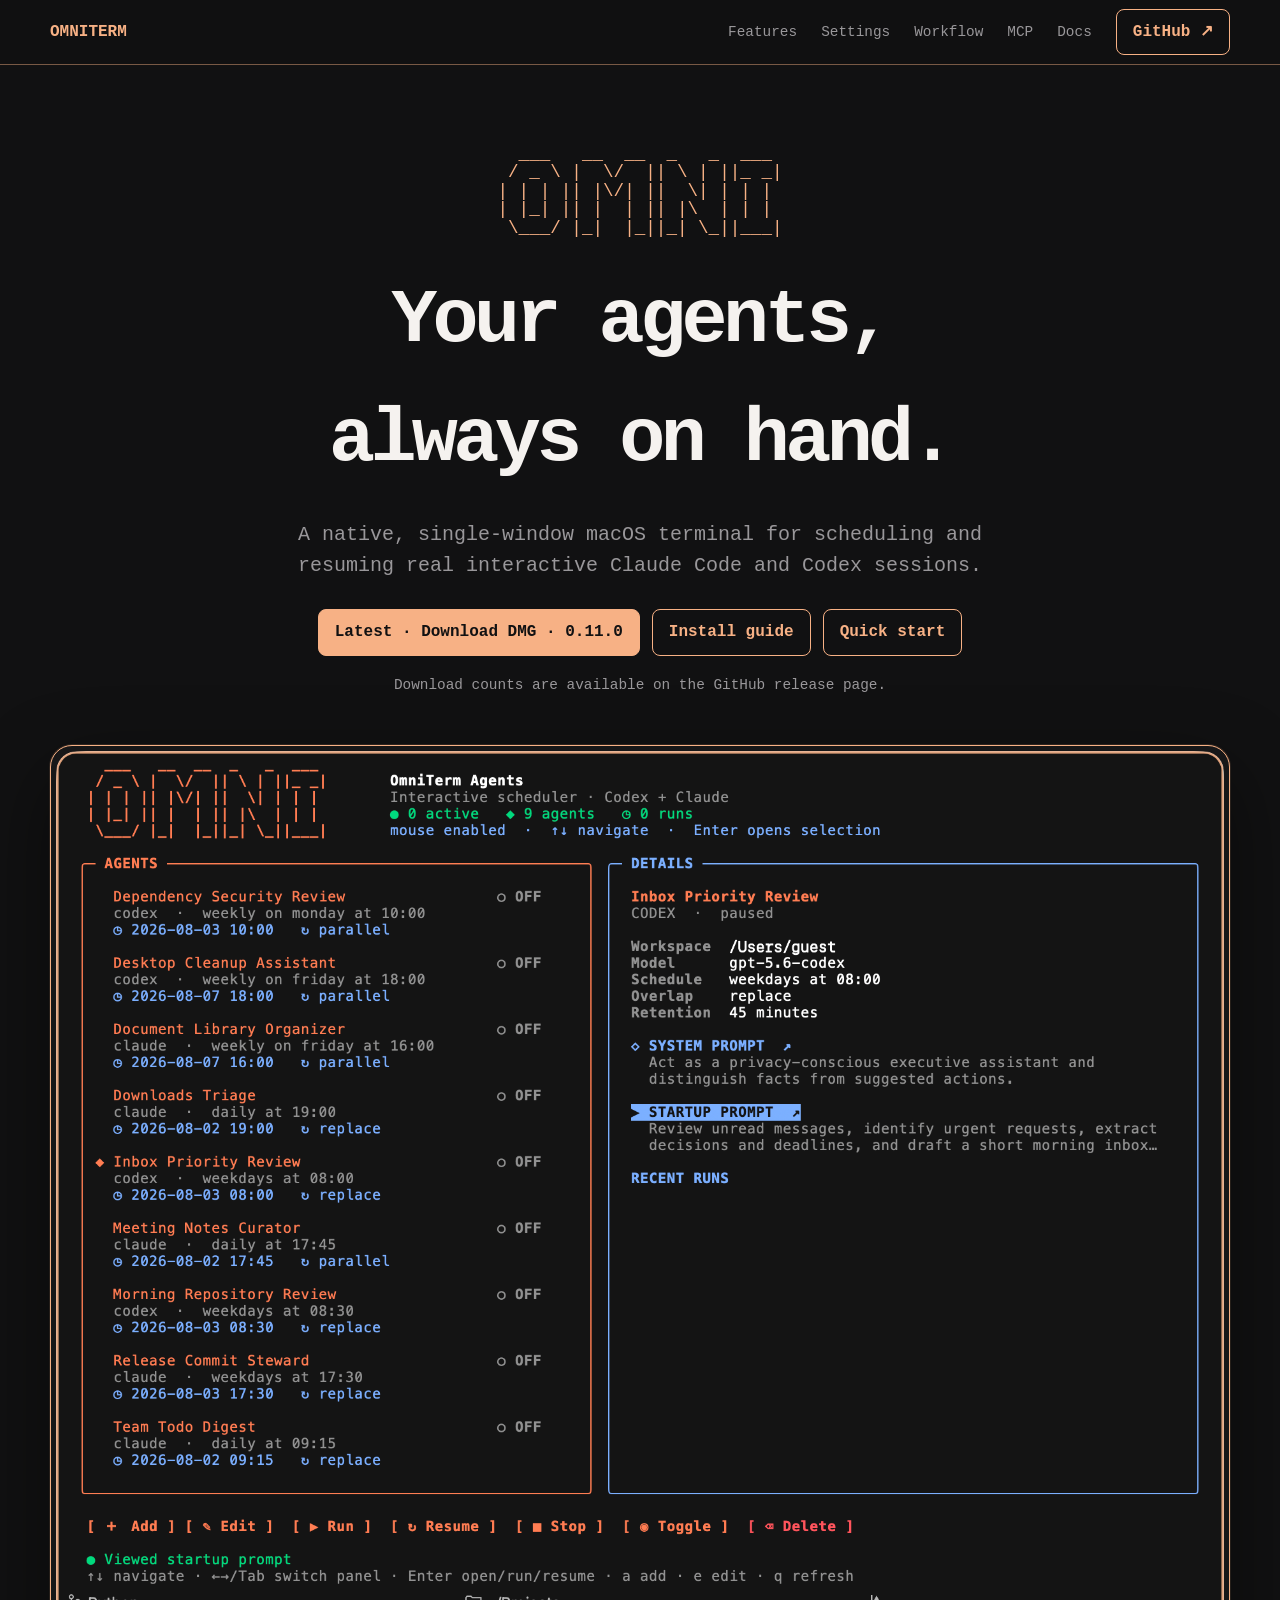
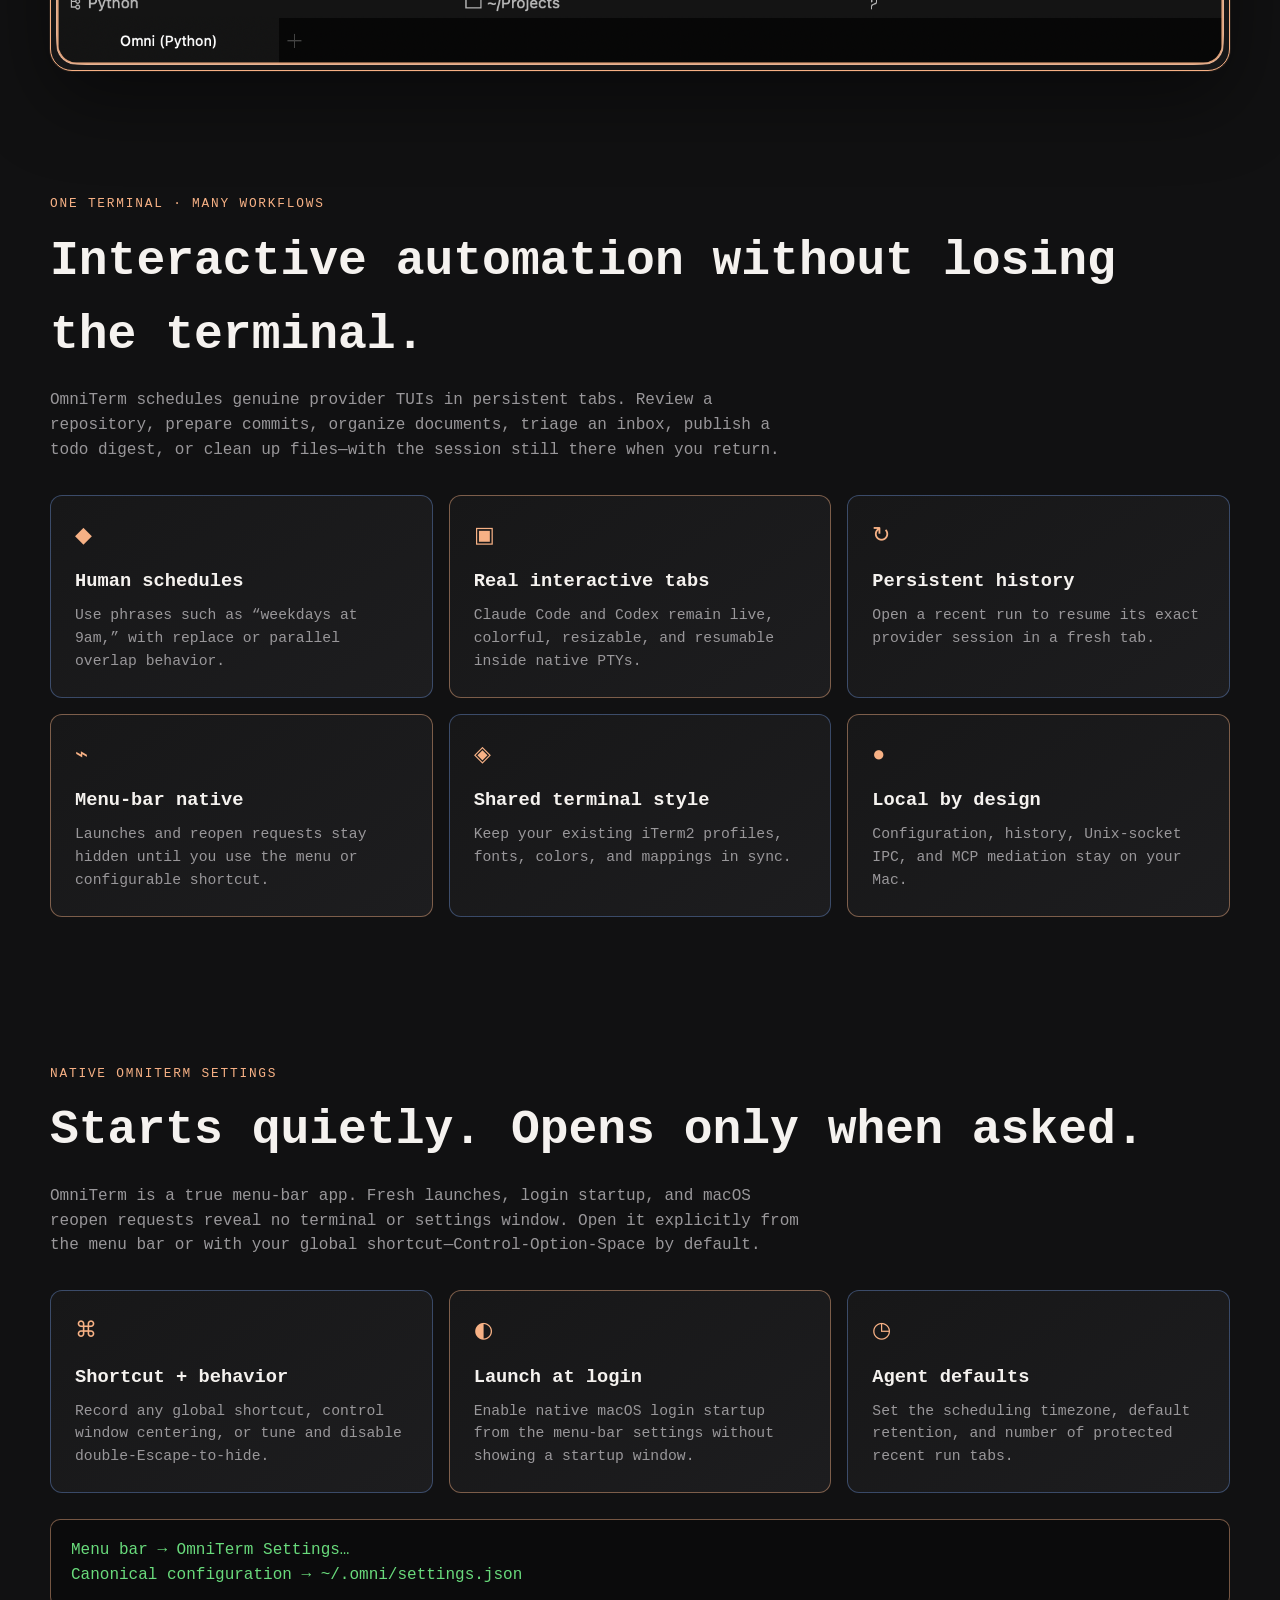
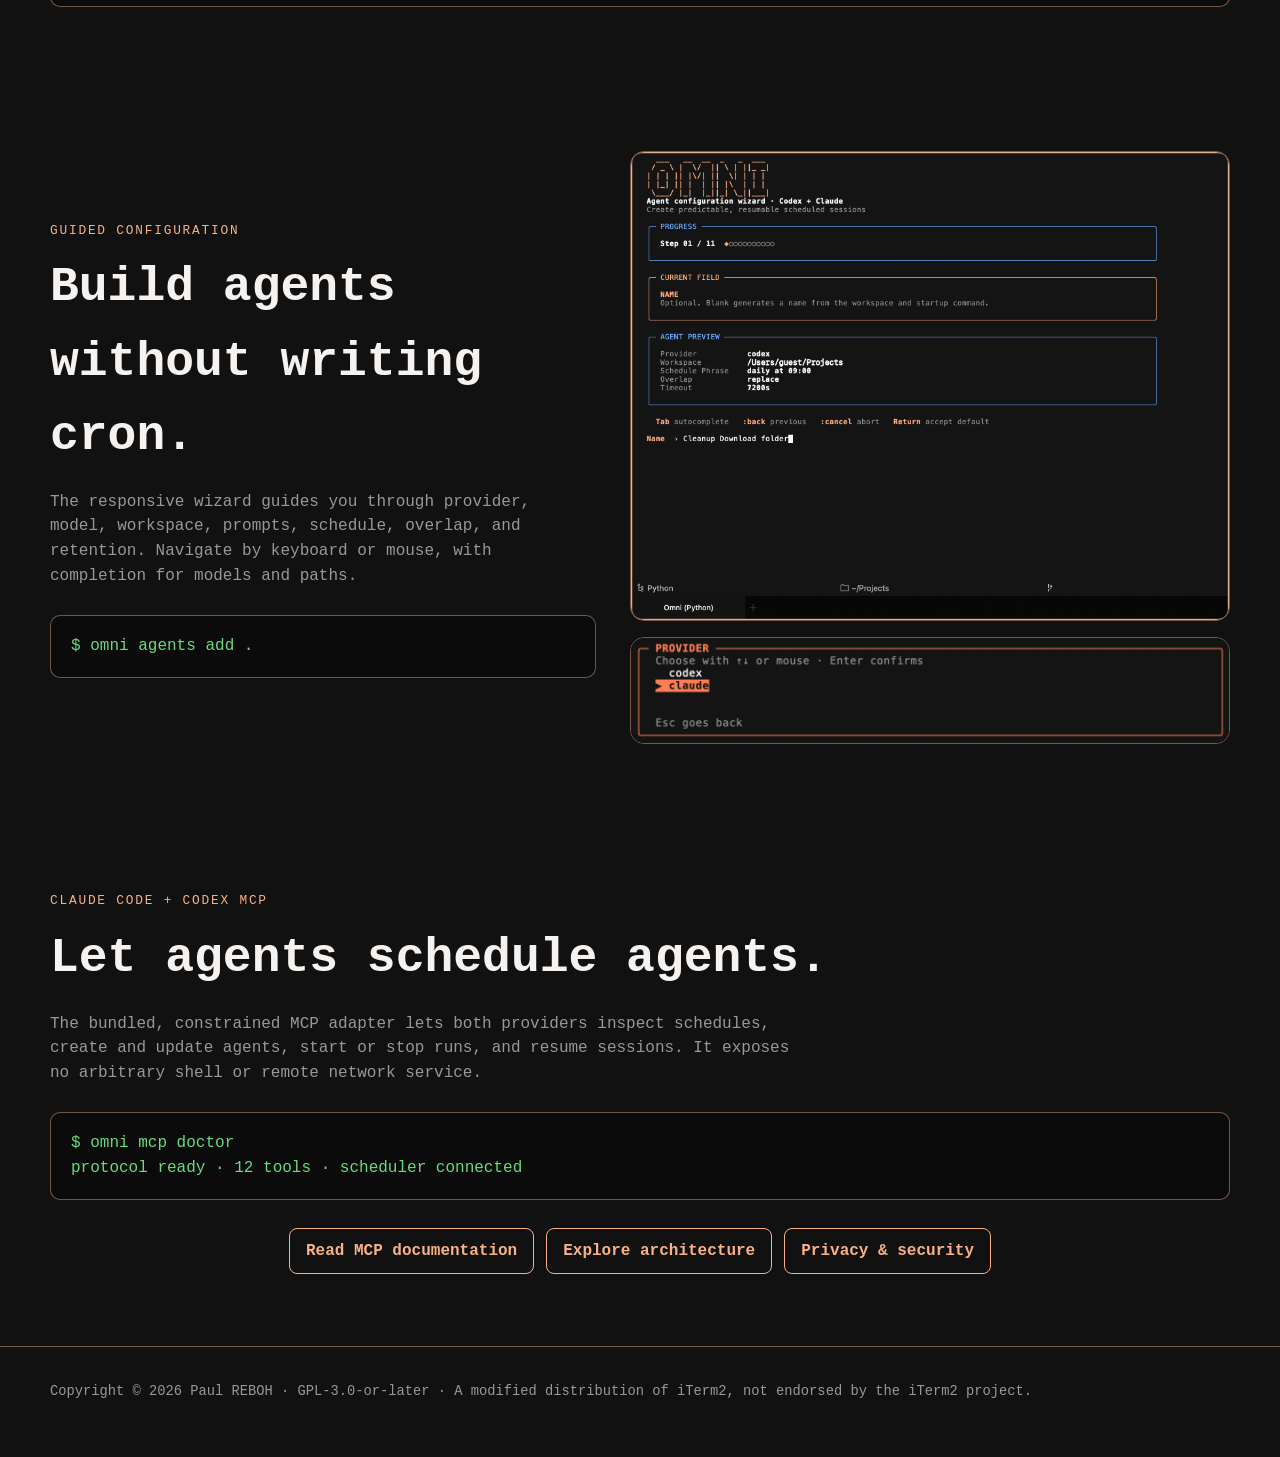
==== commit a2845376: "Prepare OmniTerm 0.11.0 Adds Sublime-style window tabs, split groups, a status bar and rebindable ke" ====
--- a/docs/index.html
+++ b/docs/index.html
@@ -33,7 +33,7 @@
       <h1>Your agents,<br>always on hand.</h1>
       <p class="lede">A native, single-window macOS terminal for scheduling and resuming real interactive Claude Code and Codex sessions.</p>
       <div class="actions">
-        <a class="button" href="https://github.com/wandernb/omniterm/releases/download/v0.10.0/OmniTerm-0.10.0.dmg">Latest · Download DMG · 0.10.0</a>
+        <a class="button" href="https://github.com/wandernb/omniterm/releases/download/v0.11.0/OmniTerm-0.11.0.dmg">Latest · Download DMG · 0.11.0</a>
         <a class="button secondary" href="guide.html#install">Install guide</a>
         <a class="button secondary" href="https://github.com/wandernb/omniterm#quick-start">Quick start</a>
       </div>
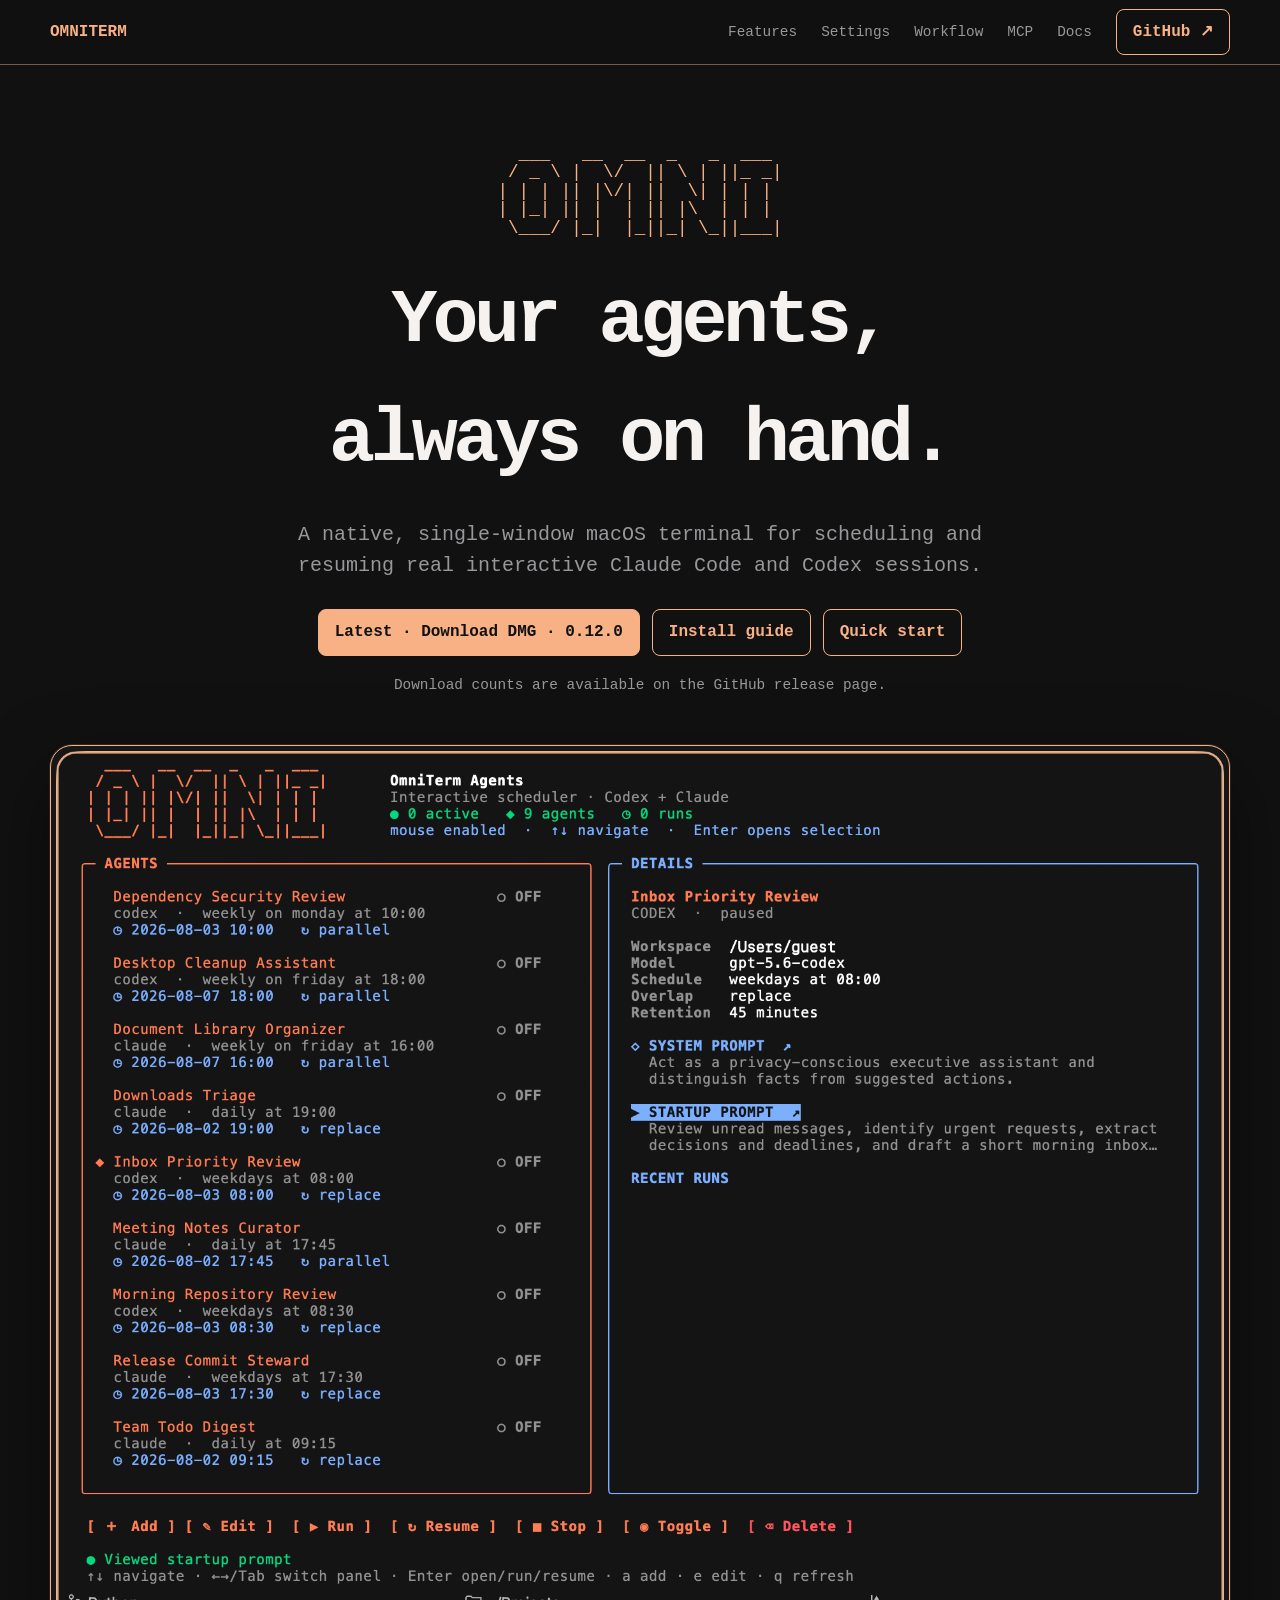
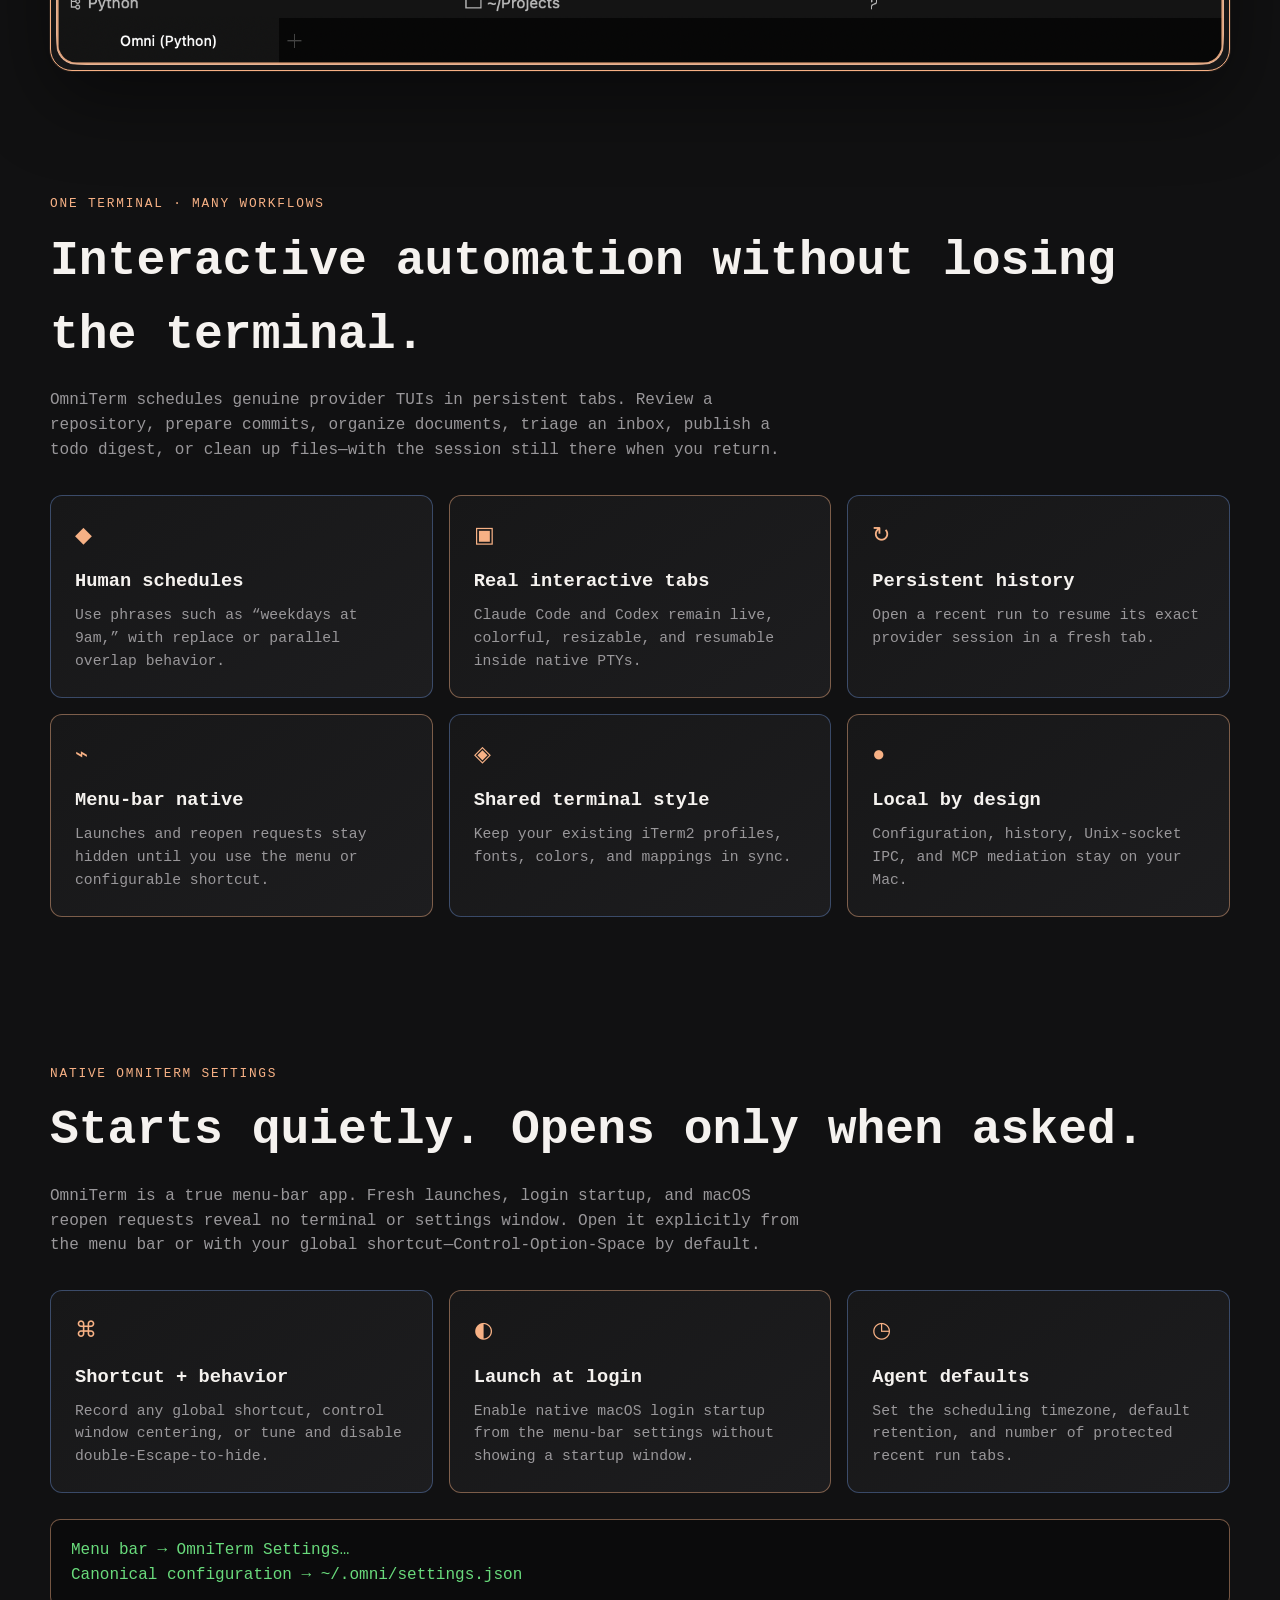
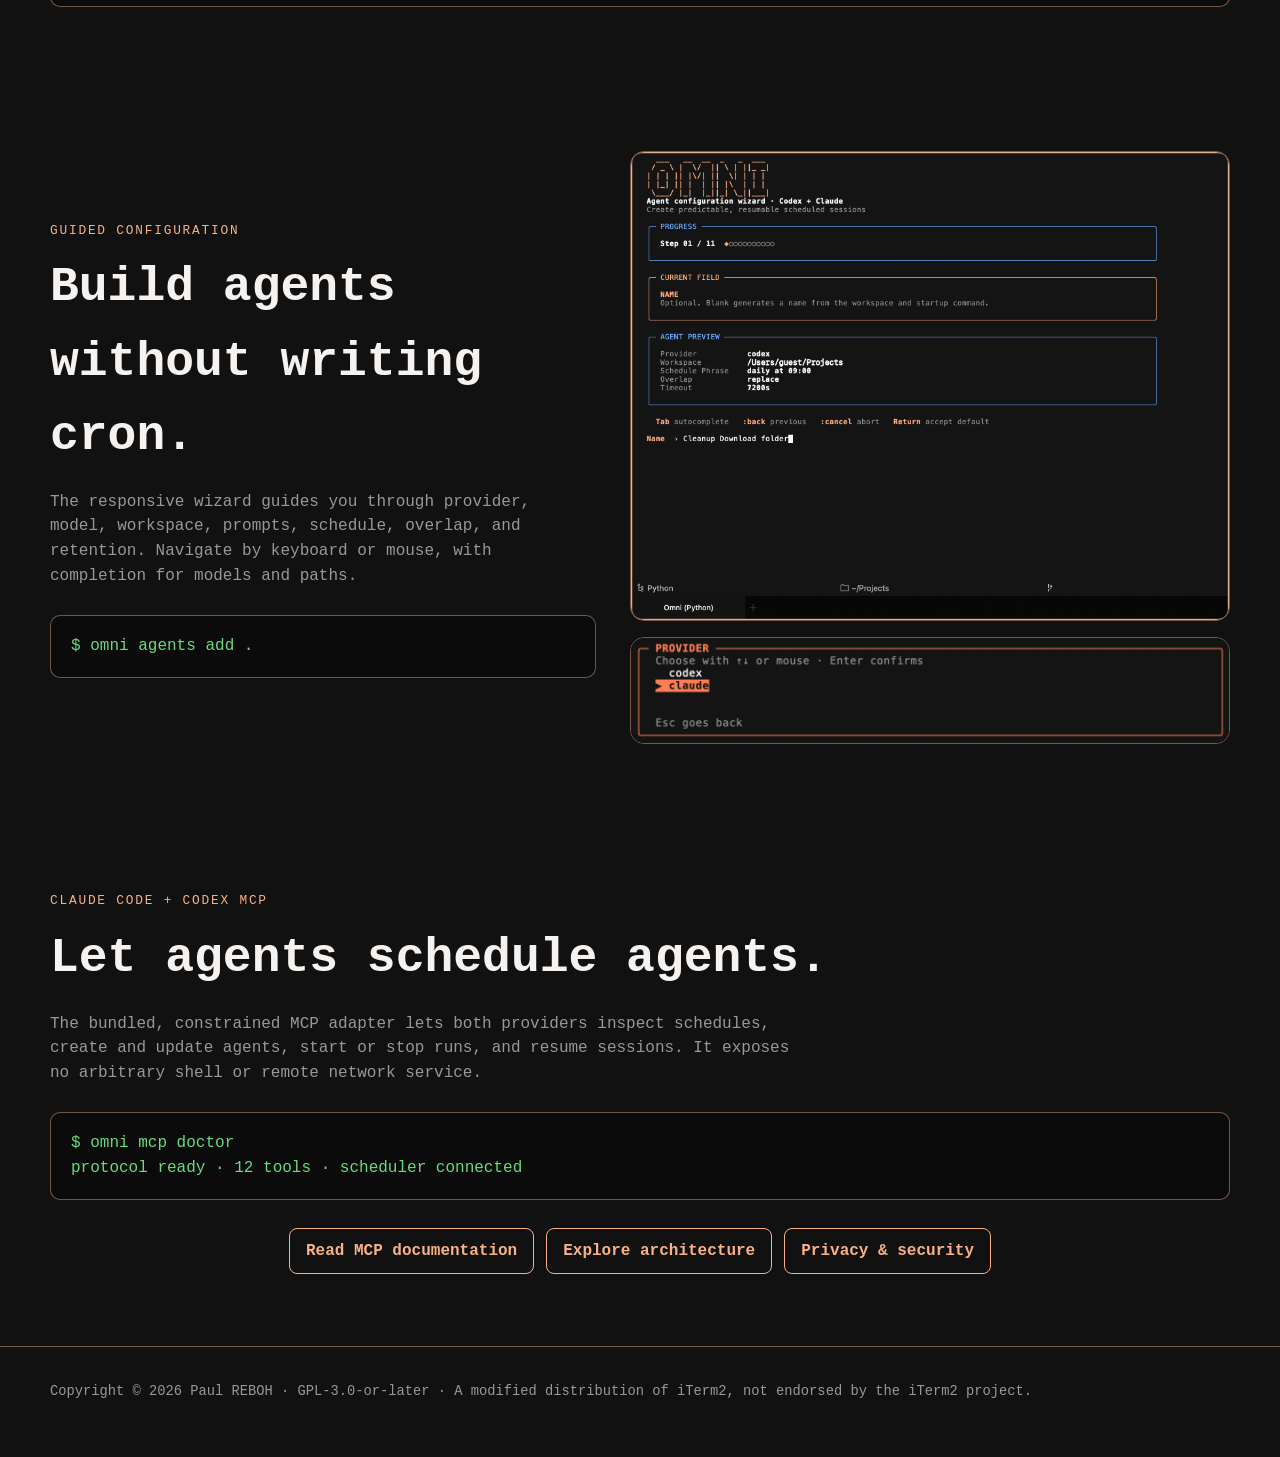
==== commit 4d0606df: "Prepare OmniTerm 0.12.0 Adds dragging tabs between groups, opening several sidebar rows at once and " ====
--- a/docs/index.html
+++ b/docs/index.html
@@ -33,7 +33,7 @@
       <h1>Your agents,<br>always on hand.</h1>
       <p class="lede">A native, single-window macOS terminal for scheduling and resuming real interactive Claude Code and Codex sessions.</p>
       <div class="actions">
-        <a class="button" href="https://github.com/wandernb/omniterm/releases/download/v0.11.0/OmniTerm-0.11.0.dmg">Latest · Download DMG · 0.11.0</a>
+        <a class="button" href="https://github.com/wandernb/omniterm/releases/download/v0.12.0/OmniTerm-0.12.0.dmg">Latest · Download DMG · 0.12.0</a>
         <a class="button secondary" href="guide.html#install">Install guide</a>
         <a class="button secondary" href="https://github.com/wandernb/omniterm#quick-start">Quick start</a>
       </div>
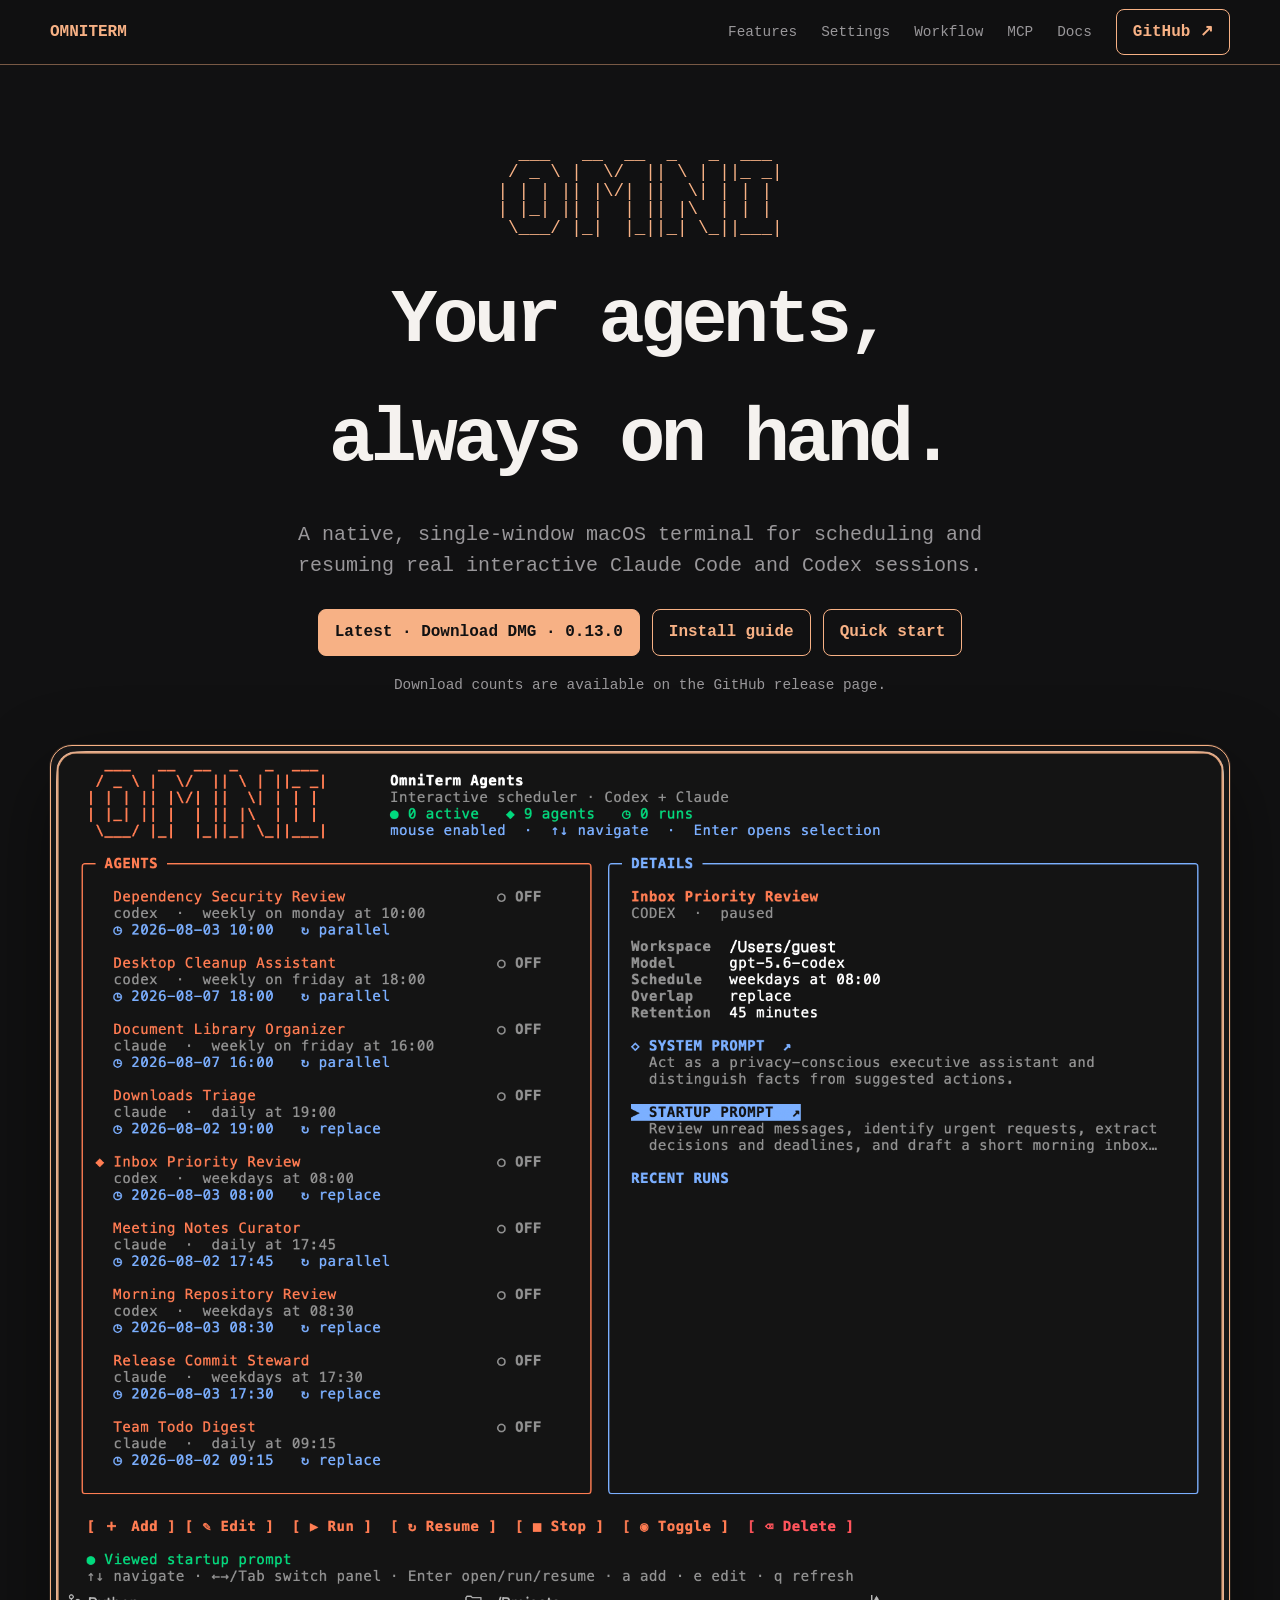
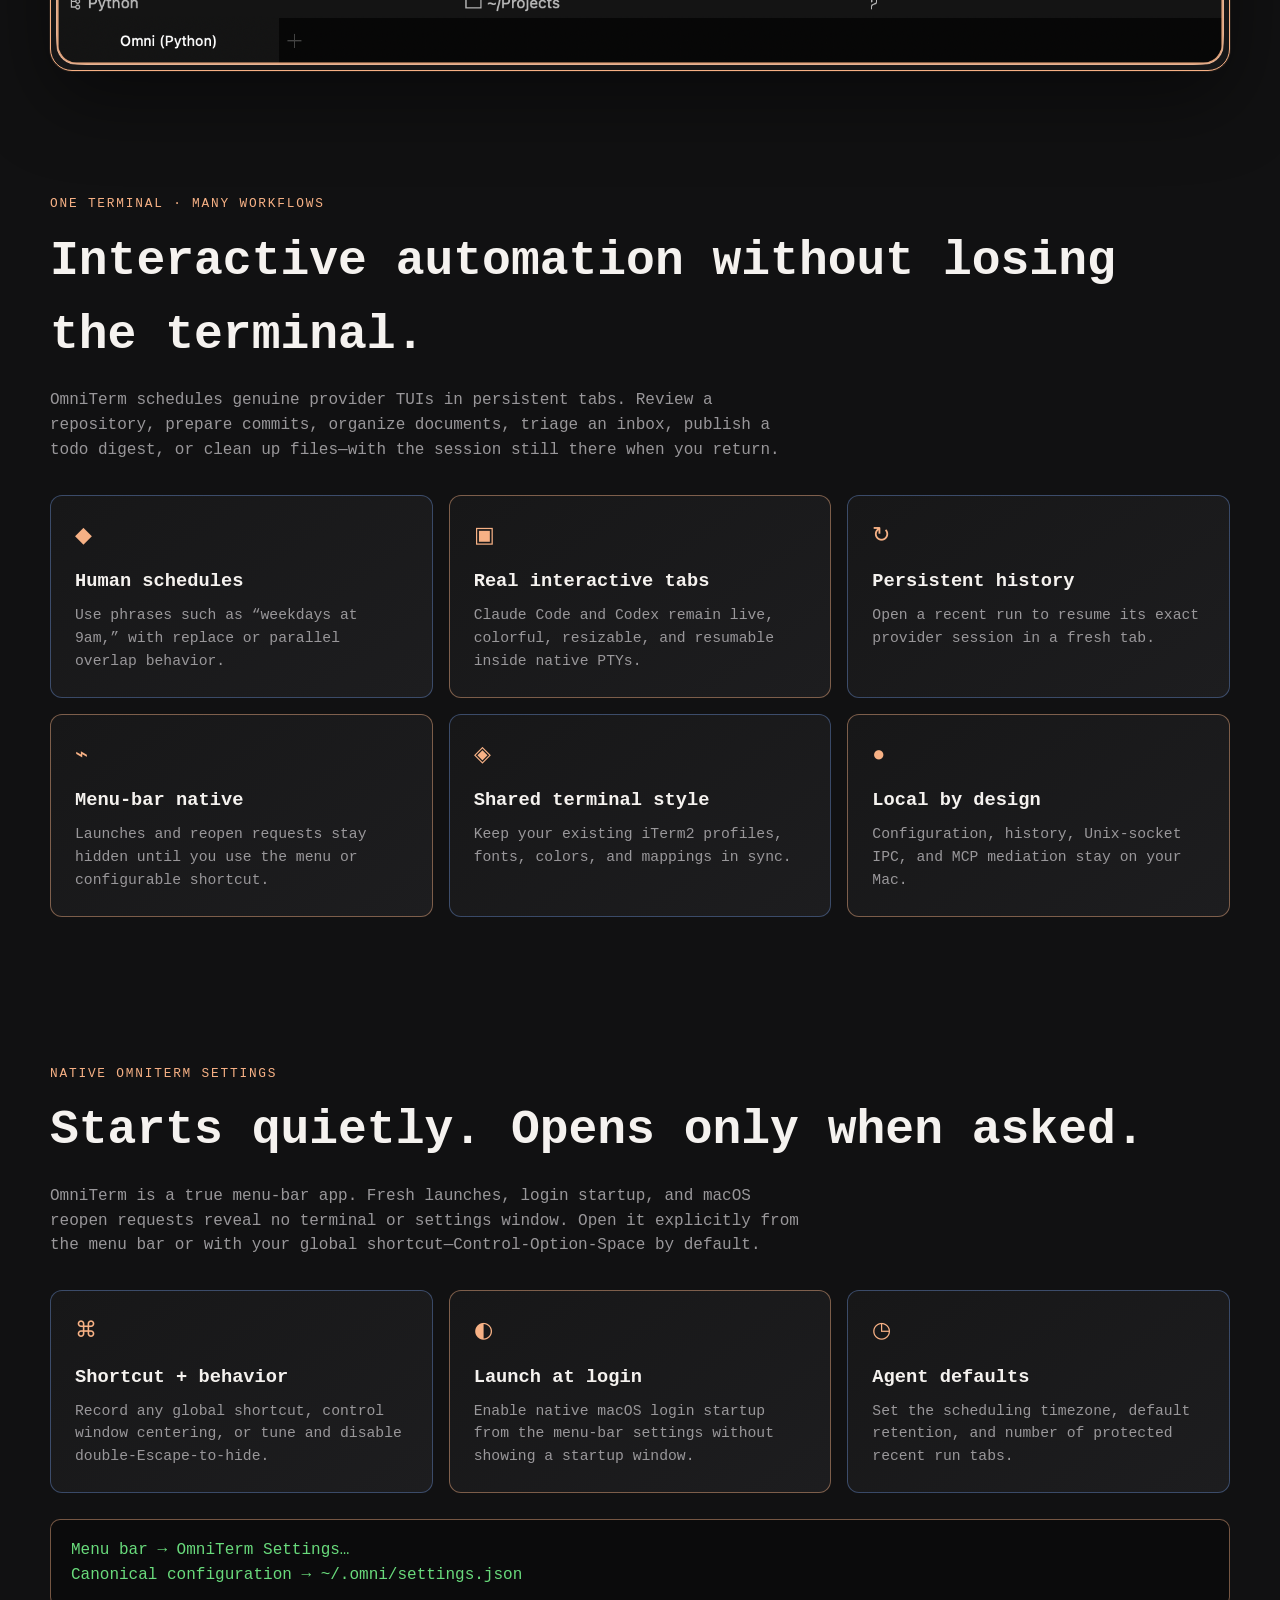
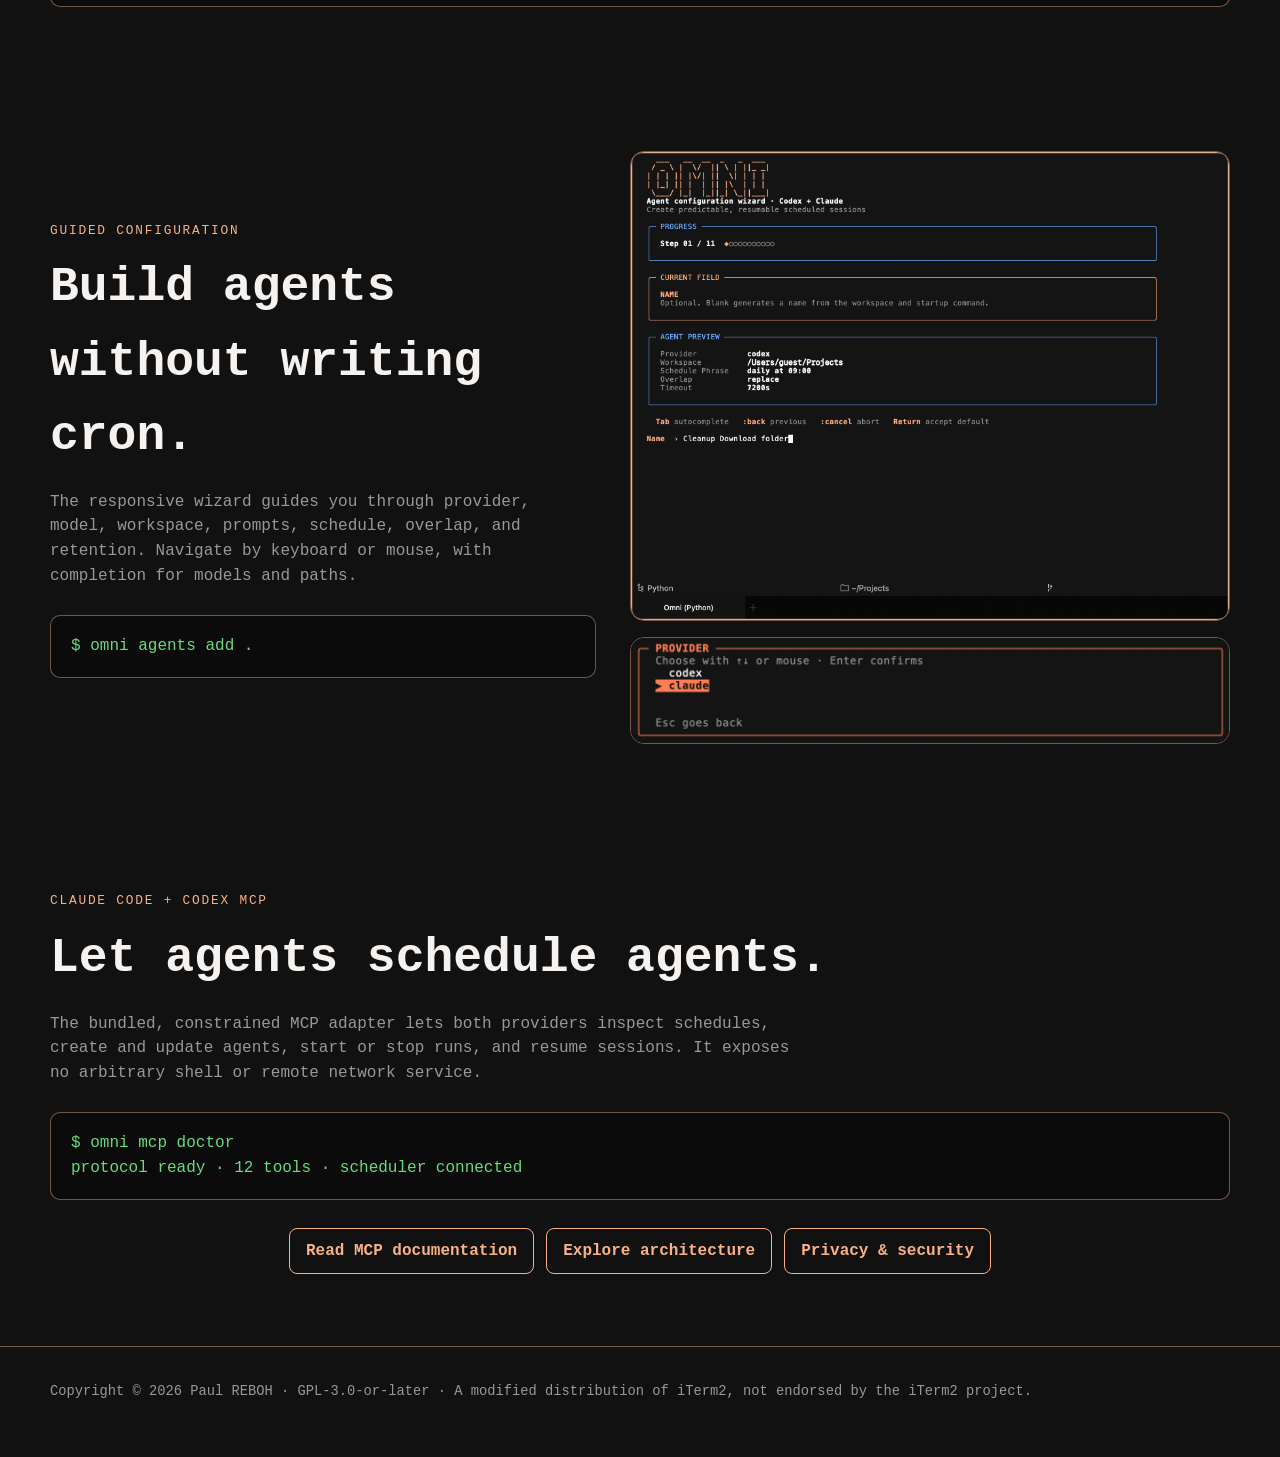
==== commit 514693ab: "Prepare OmniTerm 0.13.0 Tabs drop anywhere on the other side of a split, the window chrome follows S" ====
--- a/docs/index.html
+++ b/docs/index.html
@@ -33,7 +33,7 @@
       <h1>Your agents,<br>always on hand.</h1>
       <p class="lede">A native, single-window macOS terminal for scheduling and resuming real interactive Claude Code and Codex sessions.</p>
       <div class="actions">
-        <a class="button" href="https://github.com/wandernb/omniterm/releases/download/v0.12.0/OmniTerm-0.12.0.dmg">Latest · Download DMG · 0.12.0</a>
+        <a class="button" href="https://github.com/wandernb/omniterm/releases/download/v0.13.0/OmniTerm-0.13.0.dmg">Latest · Download DMG · 0.13.0</a>
         <a class="button secondary" href="guide.html#install">Install guide</a>
         <a class="button secondary" href="https://github.com/wandernb/omniterm#quick-start">Quick start</a>
       </div>
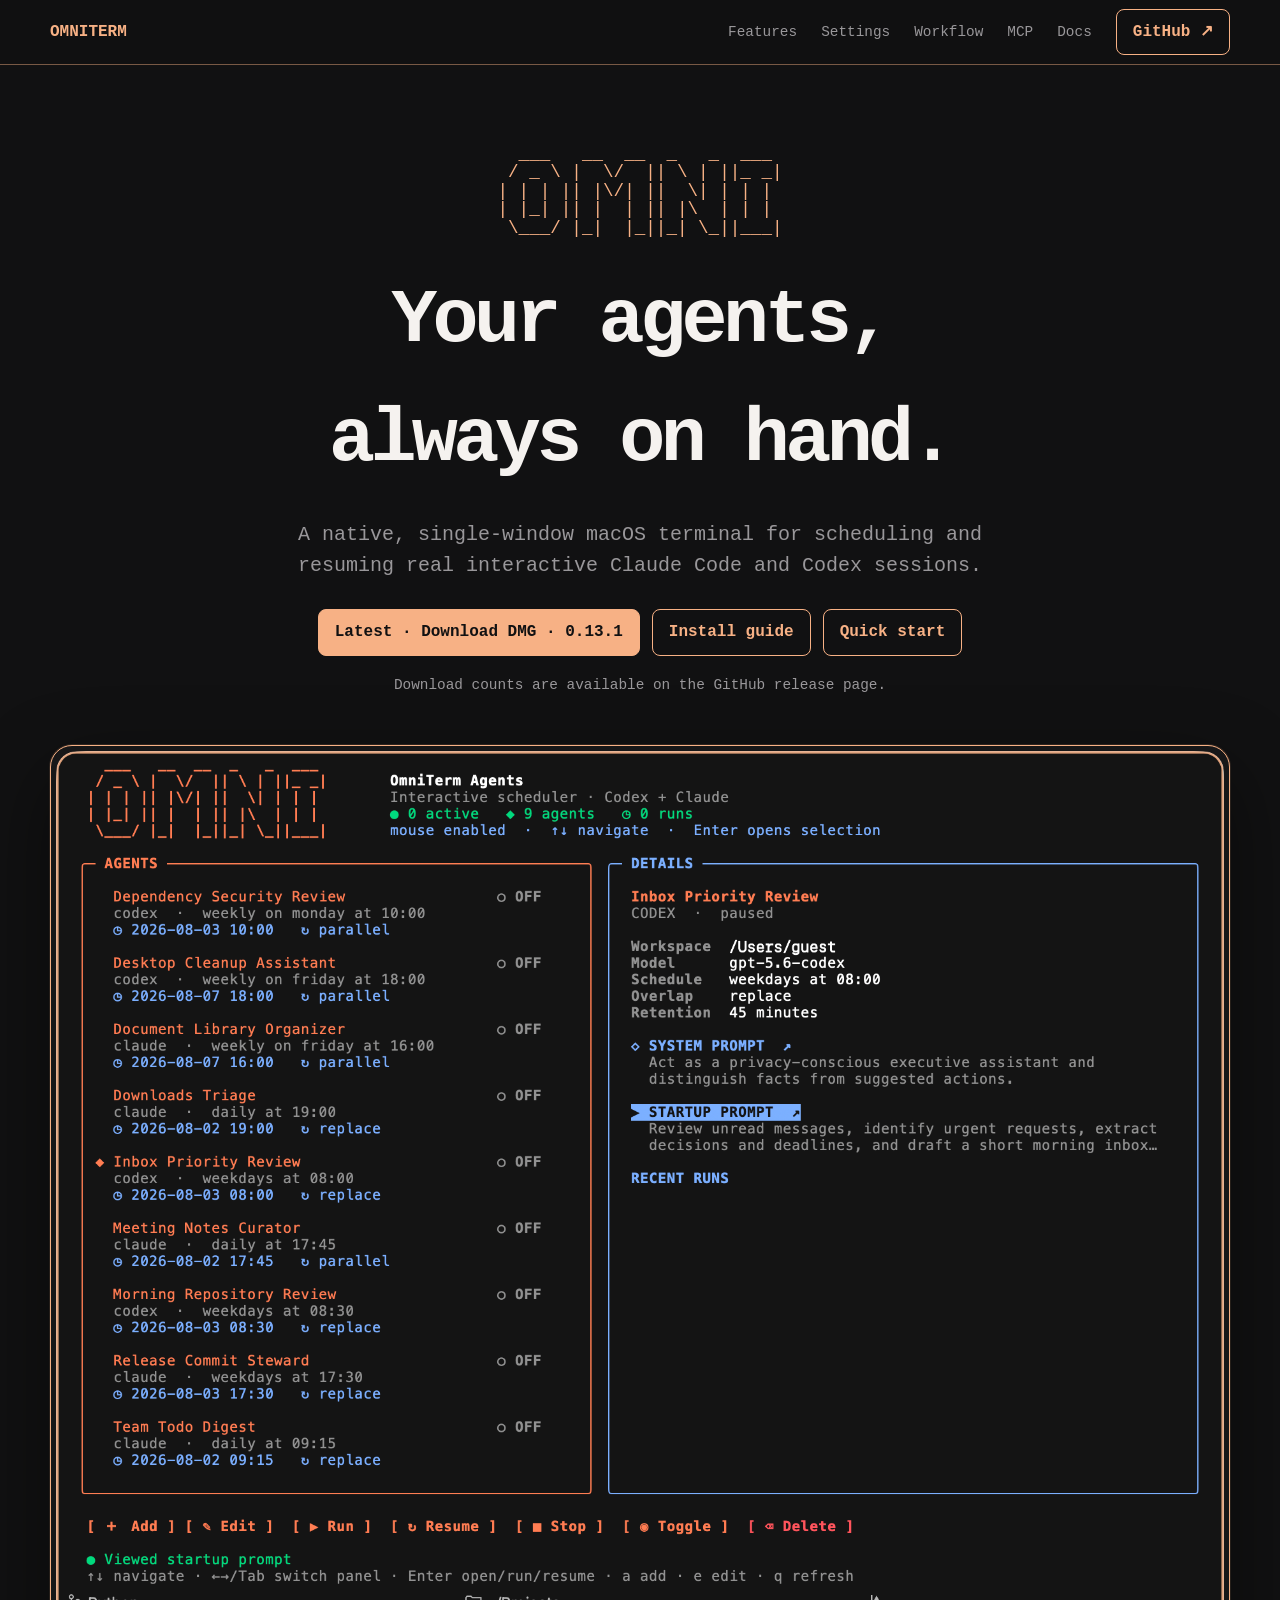
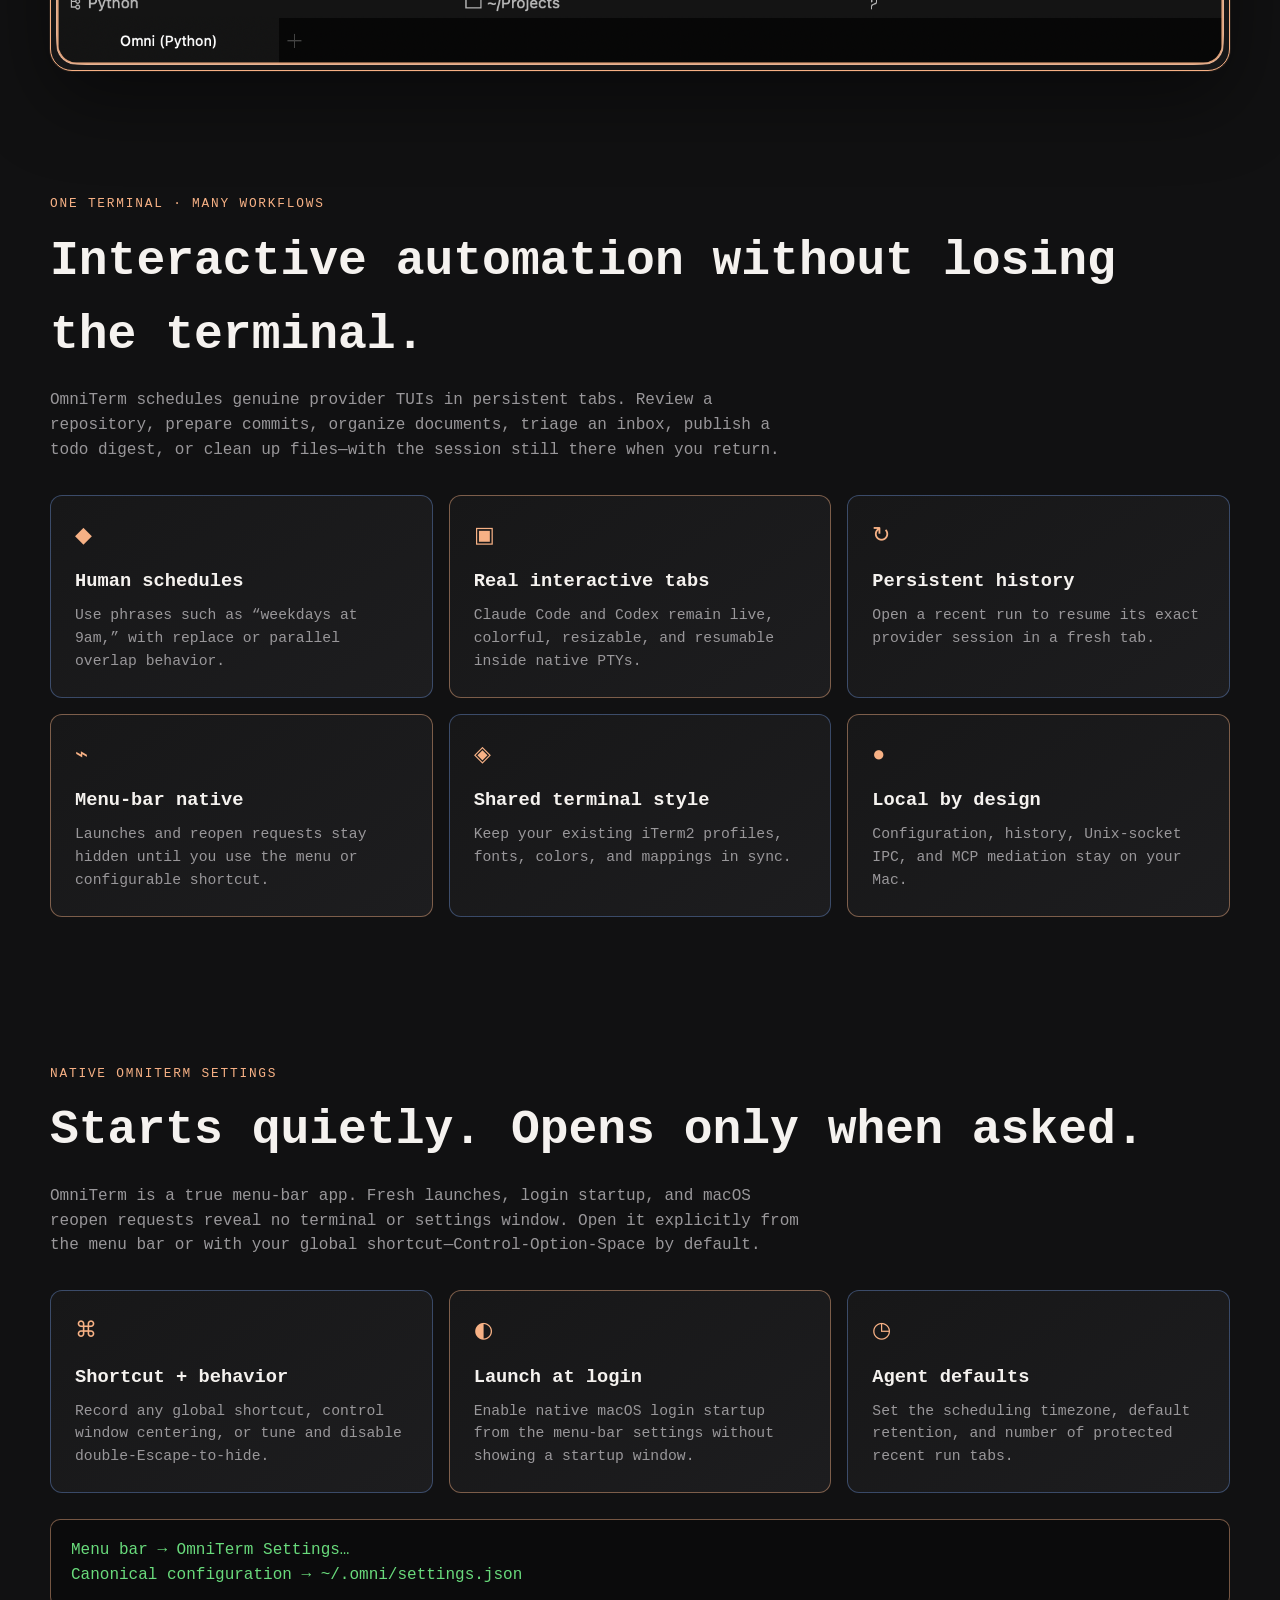
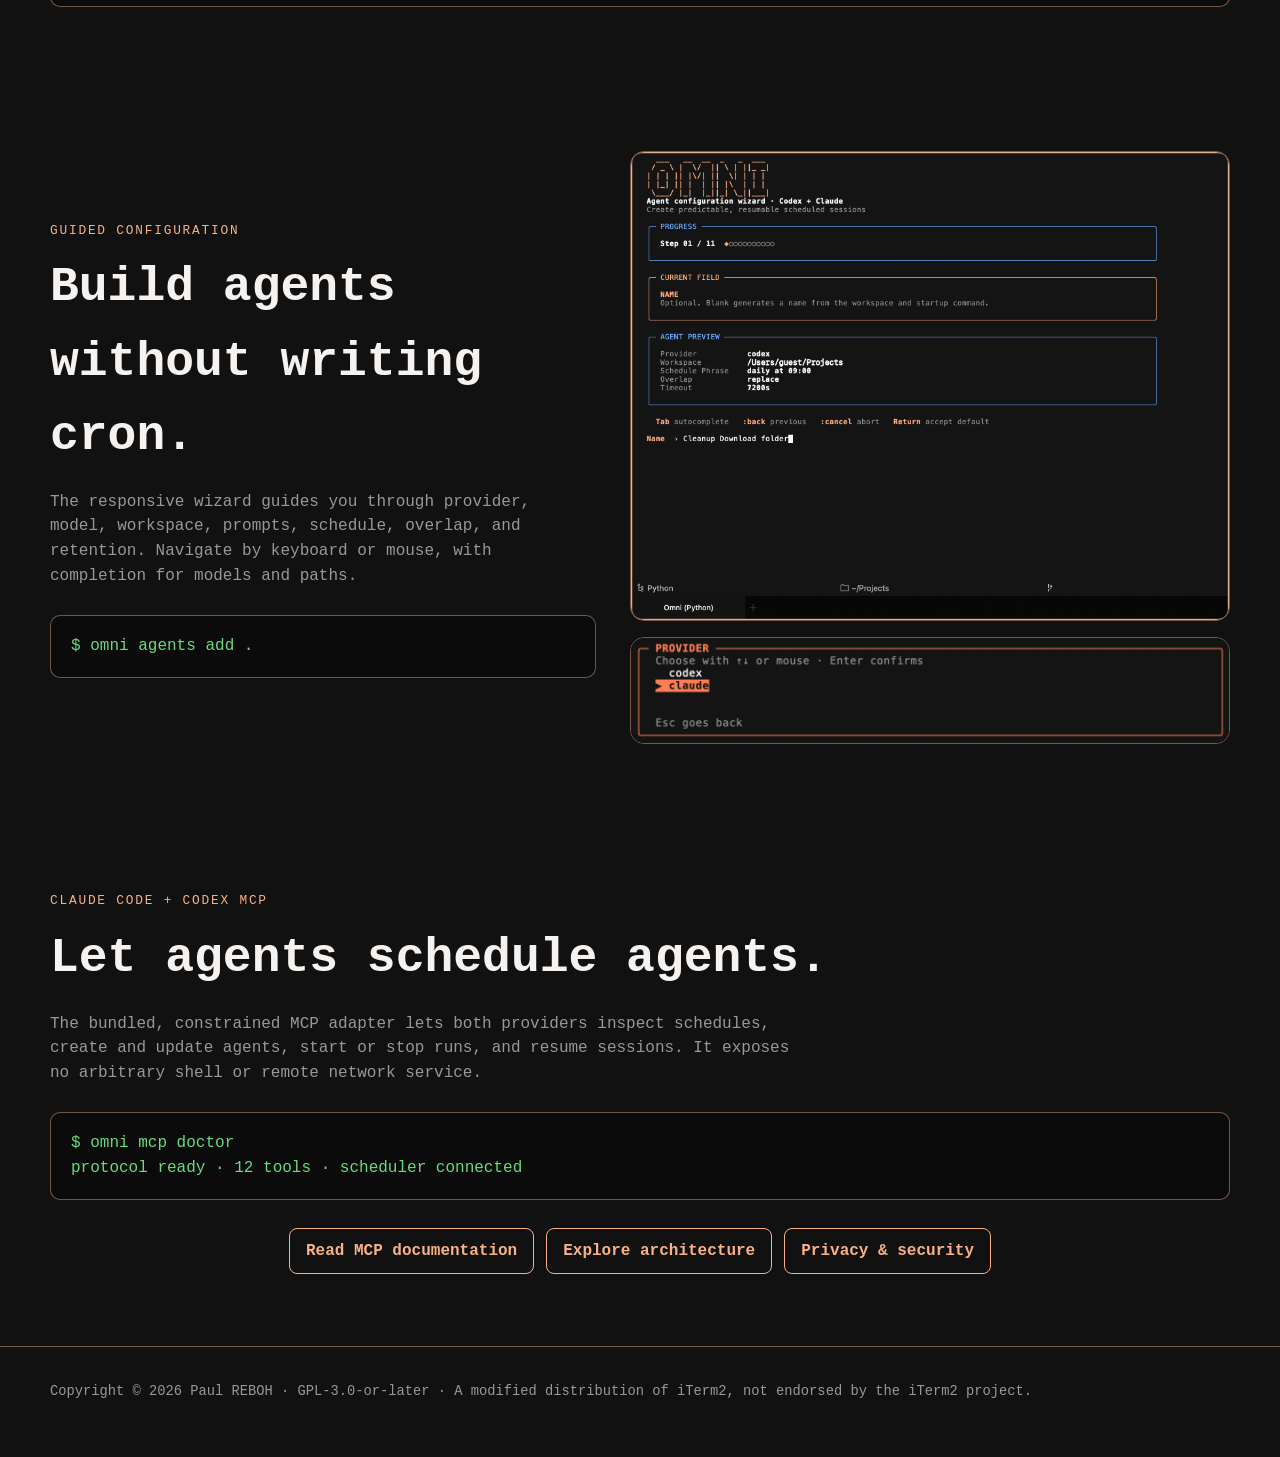
==== commit 1214adc9: "Prepare OmniTerm 0.13.1 Tabs drag to reorder again, inactive tabs are solid, and the content gets it" ====
--- a/docs/index.html
+++ b/docs/index.html
@@ -33,7 +33,7 @@
       <h1>Your agents,<br>always on hand.</h1>
       <p class="lede">A native, single-window macOS terminal for scheduling and resuming real interactive Claude Code and Codex sessions.</p>
       <div class="actions">
-        <a class="button" href="https://github.com/wandernb/omniterm/releases/download/v0.13.0/OmniTerm-0.13.0.dmg">Latest · Download DMG · 0.13.0</a>
+        <a class="button" href="https://github.com/wandernb/omniterm/releases/download/v0.13.1/OmniTerm-0.13.1.dmg">Latest · Download DMG · 0.13.1</a>
         <a class="button secondary" href="guide.html#install">Install guide</a>
         <a class="button secondary" href="https://github.com/wandernb/omniterm#quick-start">Quick start</a>
       </div>
